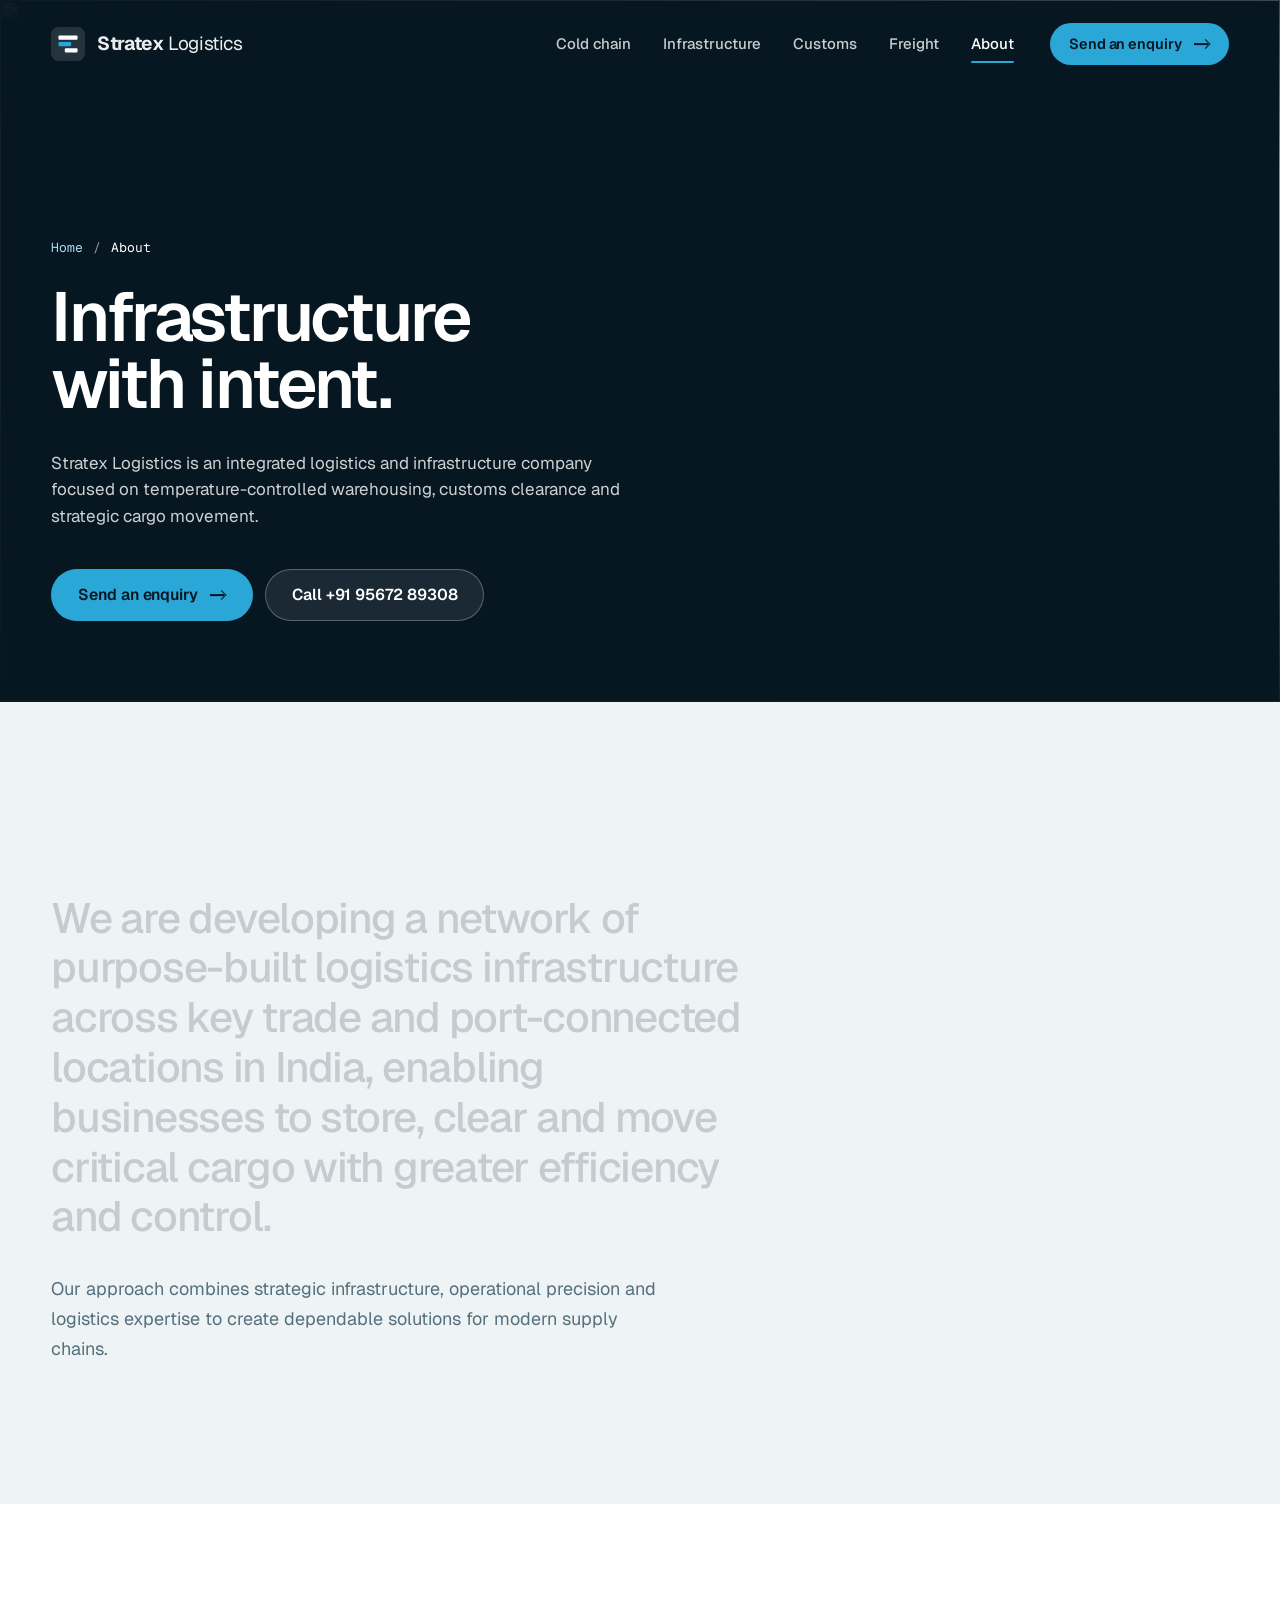
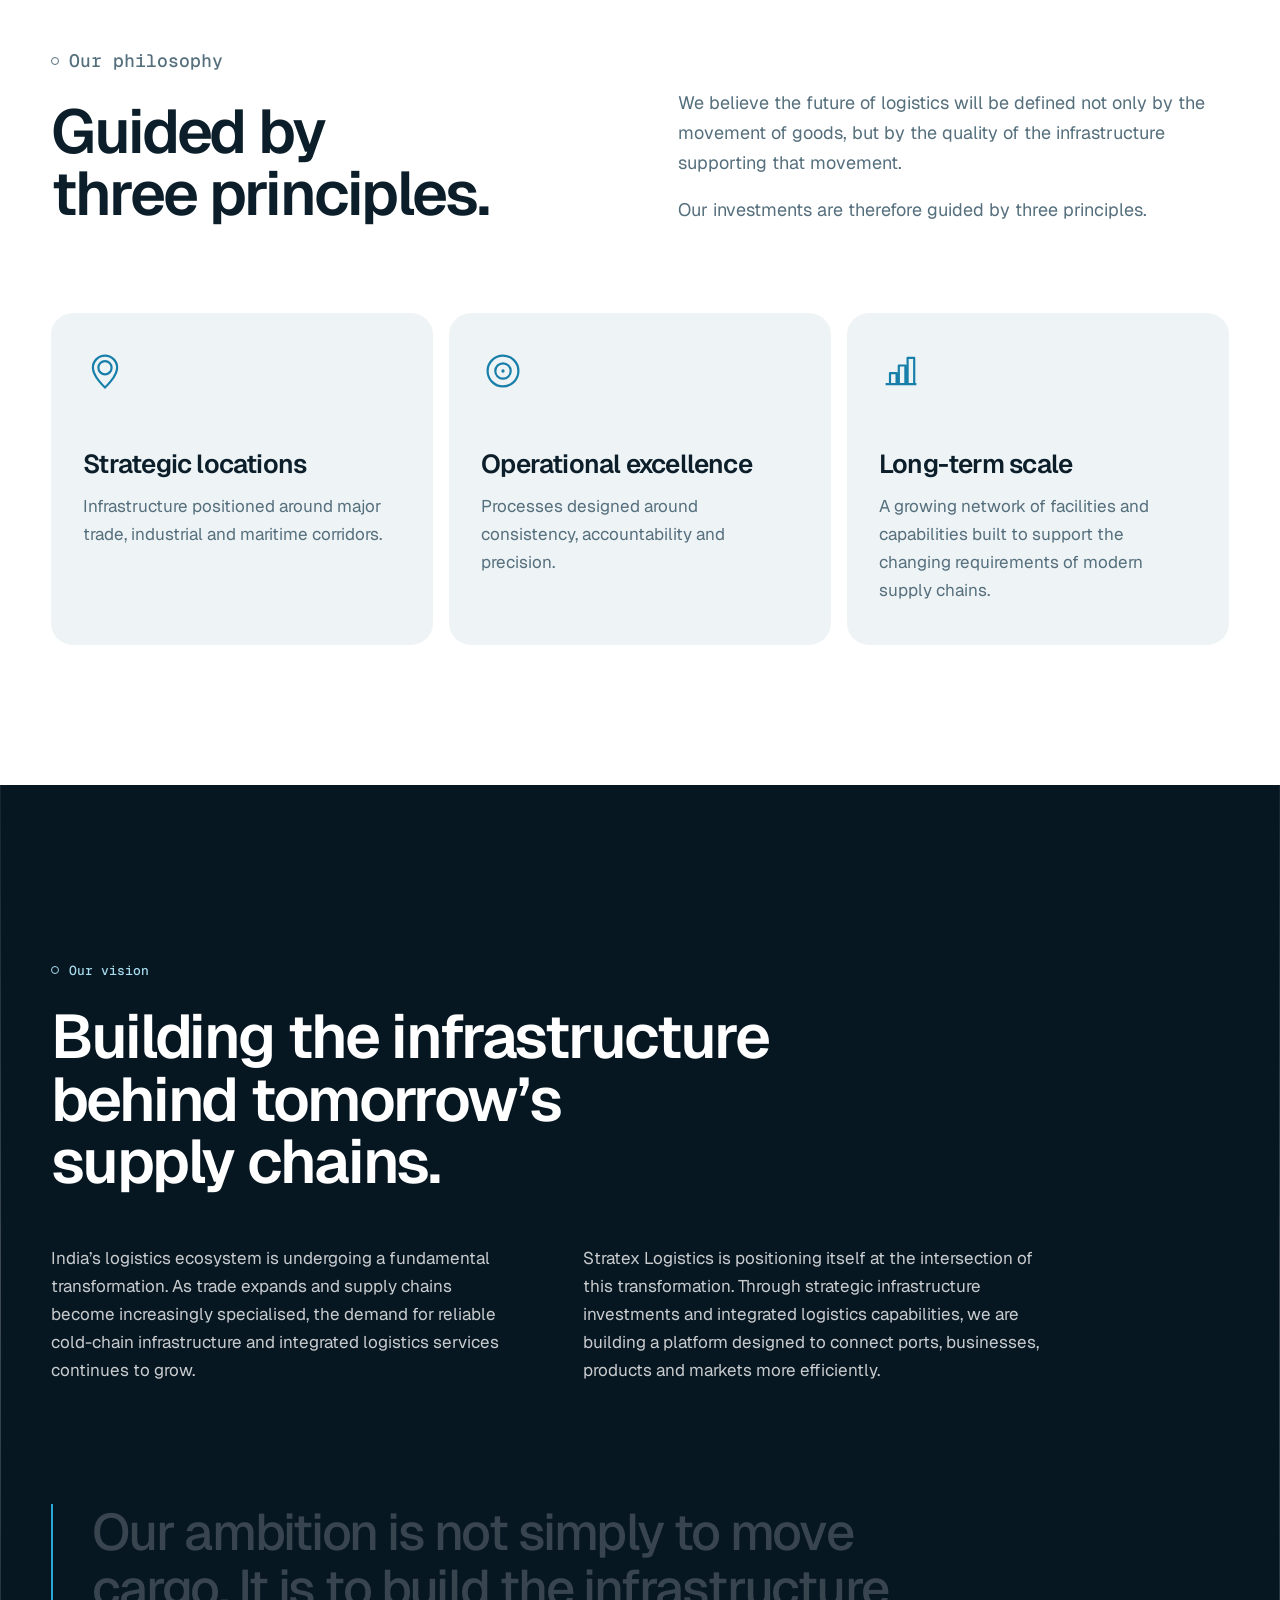
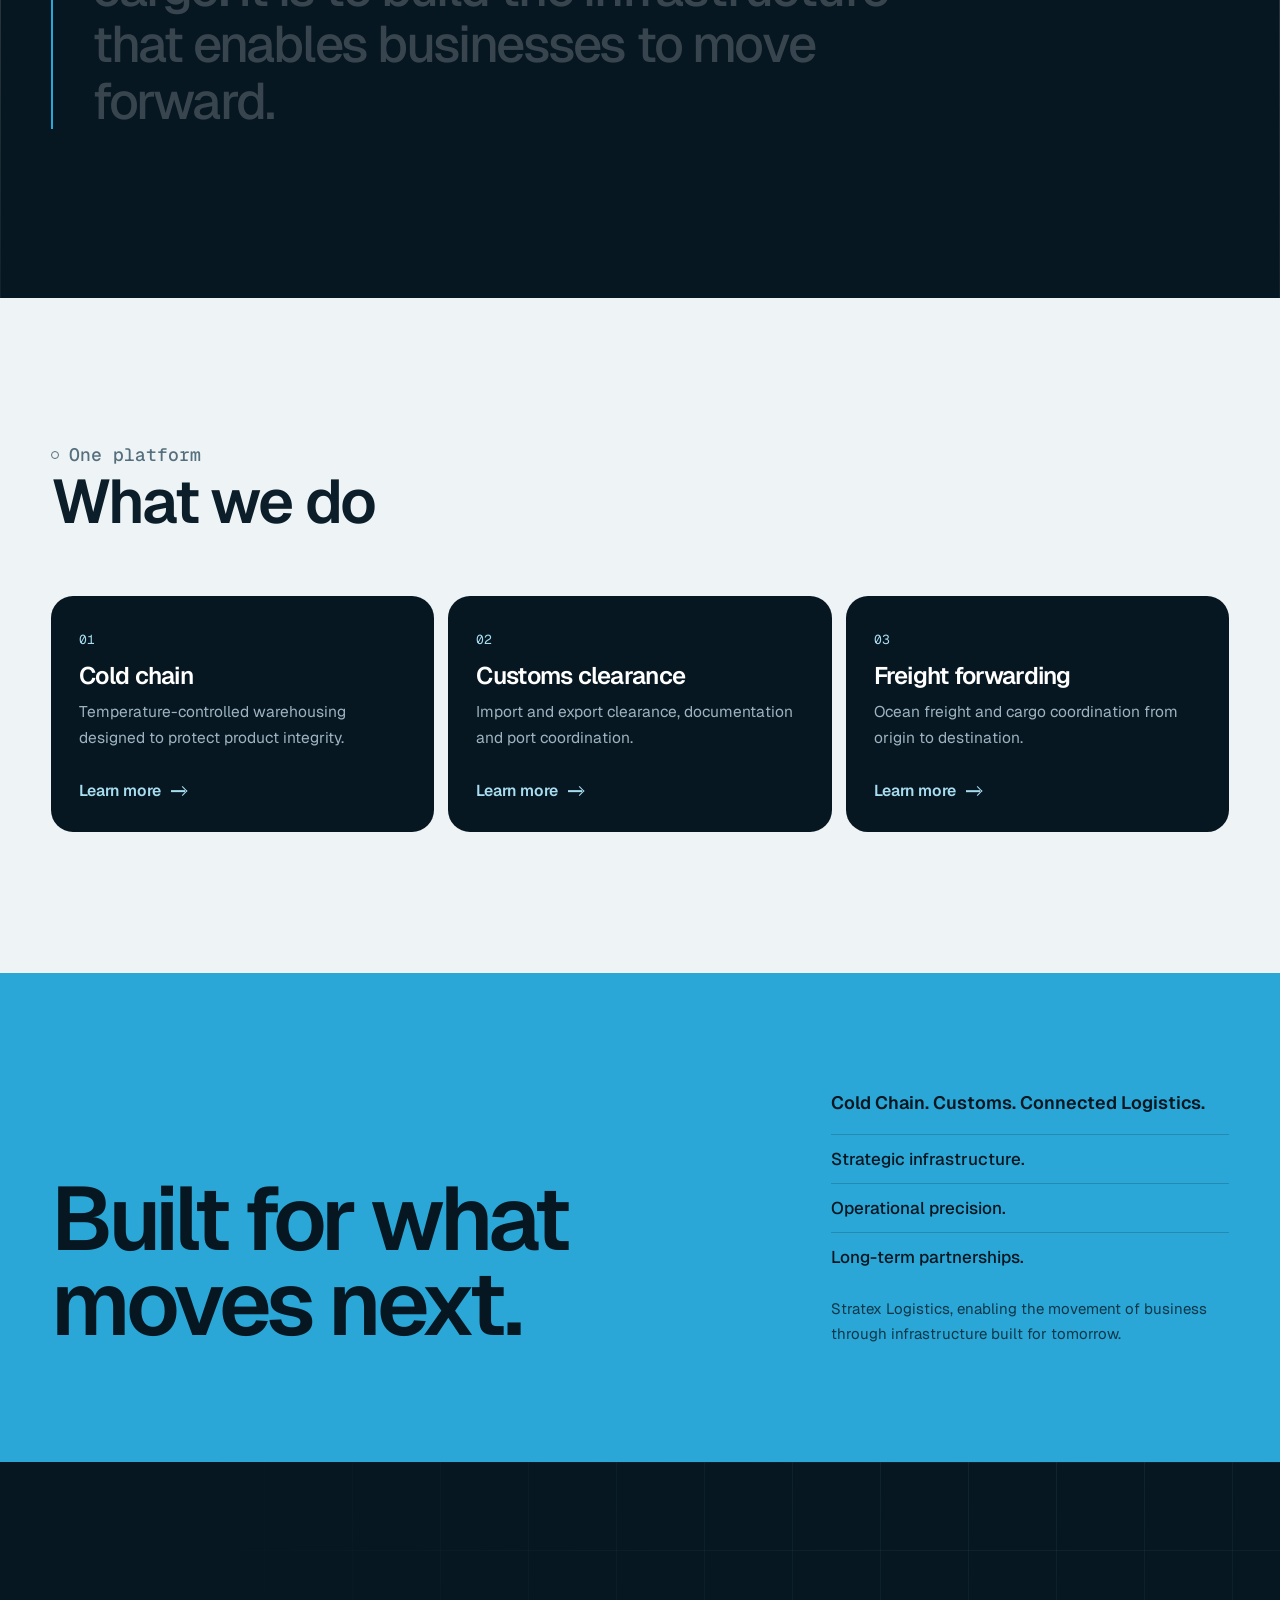
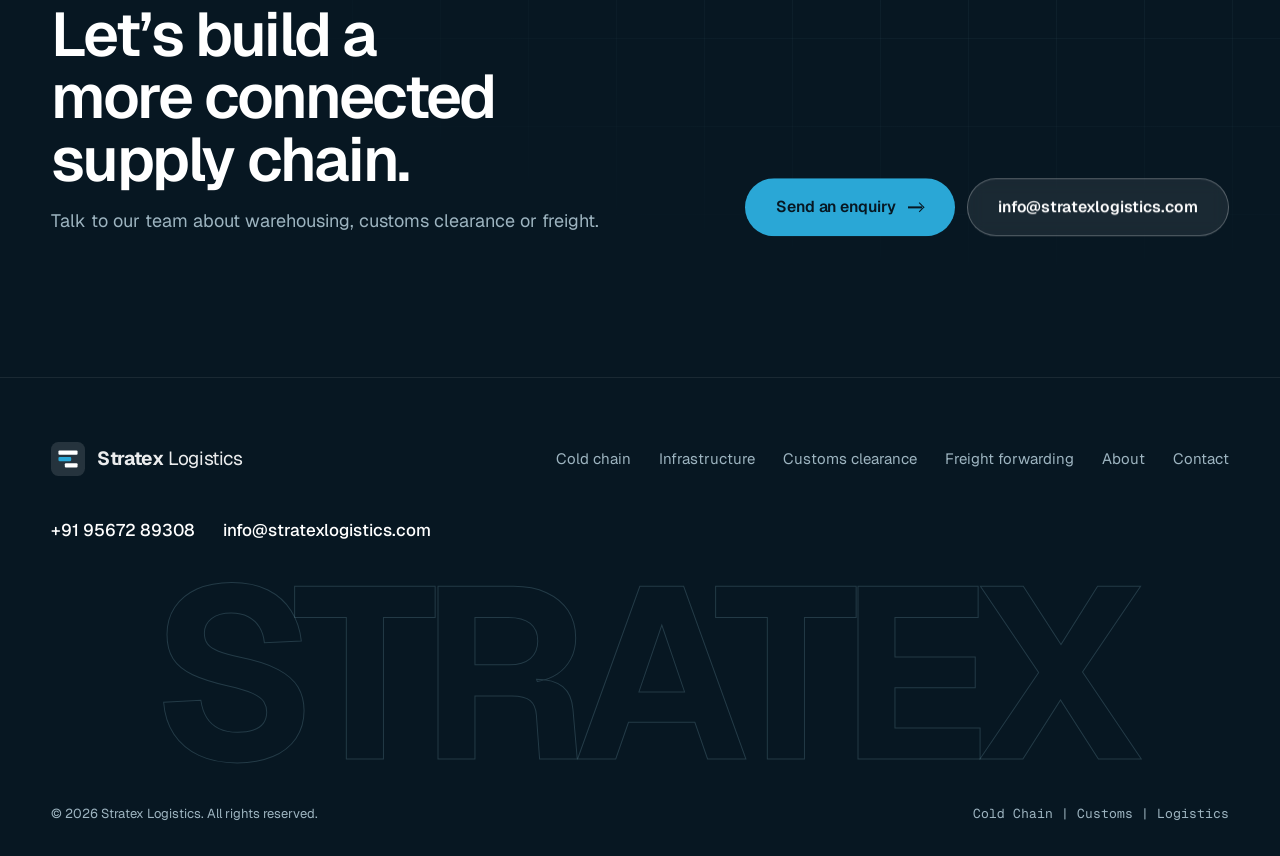
==== about/index.html @ 83b417a7 "Split site into dedicated pages for SEO - New pages: cold chain, infrastructure, customs clearance, " ====
<!doctype html>
<html lang="en">
<head>
  <meta charset="utf-8">
  <meta name="viewport" content="width=device-width, initial-scale=1, viewport-fit=cover">
  <title>About Stratex Logistics | Infrastructure With Intent</title>
  <meta name="description" content="Stratex Logistics is an integrated logistics and infrastructure company building cold chain, customs and freight capabilities across India’s trade and port corridors.">
  <link rel="canonical" href="https://stratexlogistics.com/about/">
  <meta name="theme-color" content="#071722">

  <meta property="og:type" content="website">
  <meta property="og:site_name" content="Stratex Logistics">
  <meta property="og:title" content="About Stratex Logistics | Infrastructure With Intent">
  <meta property="og:description" content="Stratex Logistics is an integrated logistics and infrastructure company building cold chain, customs and freight capabilities across India’s trade and port corridors.">
  <meta property="og:url" content="https://stratexlogistics.com/about/">
  <meta property="og:image" content="https://images.unsplash.com/photo-1749244768351-2726dc23d26c?auto=format&fit=crop&q=72&w=1200&h=630">
  <meta name="twitter:card" content="summary_large_image">

  <link rel="icon" href="/favicon.svg" type="image/svg+xml">
  <link rel="preconnect" href="https://fonts.googleapis.com">
  <link rel="preconnect" href="https://fonts.gstatic.com" crossorigin>
  <link rel="preconnect" href="https://images.unsplash.com">
  <link href="https://fonts.googleapis.com/css2?family=Geist:wght@300..700&family=Geist+Mono:wght@400;500&display=swap" rel="stylesheet">
  <link rel="stylesheet" href="/styles.css">

  <script>
    document.documentElement.classList.add('js');
    if (!window.matchMedia('(prefers-reduced-motion: reduce)').matches) document.documentElement.classList.add('motion');
  </script>

  <script type="application/ld+json">
{
  "@context": "https://schema.org",
  "@graph": [
    {
      "@type": "Organization",
      "@id": "https://stratexlogistics.com/#org",
      "name": "Stratex Logistics",
      "url": "https://stratexlogistics.com/",
      "logo": "https://stratexlogistics.com/favicon.svg",
      "email": "info@stratexlogistics.com",
      "telephone": "+919567289308",
      "contactPoint": {
        "@type": "ContactPoint",
        "contactType": "customer service",
        "telephone": "+919567289308",
        "email": "info@stratexlogistics.com",
        "areaServed": "IN",
        "availableLanguage": [
          "English"
        ]
      }
    },
    {
      "@type": "BreadcrumbList",
      "itemListElement": [
        {
          "@type": "ListItem",
          "position": 1,
          "name": "Home",
          "item": "https://stratexlogistics.com/"
        },
        {
          "@type": "ListItem",
          "position": 2,
          "name": "About",
          "item": "https://stratexlogistics.com/about/"
        }
      ]
    },
    {
      "@type": "AboutPage",
      "url": "https://stratexlogistics.com/about/",
      "name": "About Stratex Logistics",
      "about": {
        "@id": "https://stratexlogistics.com/#org"
      }
    }
  ]
}
  </script>
</head>
<body>
  <a class="skip" href="#main">Skip to content</a>

  <!-- ============ HEADER ============ -->
  <header class="header" id="header">
    <div class="wrap header-inner">
      <a class="brand" href="/" aria-label="Stratex Logistics home">
        <svg class="brand-mark" viewBox="0 0 32 32" aria-hidden="true"><rect width="32" height="32" rx="7" fill="currentColor" opacity=".12"/><rect x="7" y="8" width="18" height="4" rx="1" fill="currentColor"/><rect x="7" y="14" width="12" height="4" rx="1" fill="#2AA7D6"/><rect x="13" y="20" width="12" height="4" rx="1" fill="currentColor"/></svg>
        <span class="brand-text"><strong>Stratex</strong> Logistics</span>
      </a>

      <nav class="nav" id="nav" aria-label="Main">
        <ul class="nav-list">
          <li><a href="/cold-chain/">Cold chain</a></li>
          <li><a href="/infrastructure/">Infrastructure</a></li>
          <li><a href="/customs-clearance/">Customs</a></li>
          <li><a href="/freight-forwarding/">Freight</a></li>
          <li><a href="/about/" aria-current="page">About</a></li>
        </ul>
        <span class="nav-indicator" aria-hidden="true"></span>
        <a class="btn btn-accent btn-sm nav-cta" href="/contact/">Send an enquiry <span class="arrow" aria-hidden="true"></span></a>
      </nav>

      <button class="menu-btn" id="menu-btn" aria-expanded="false" aria-controls="nav">
        <span class="menu-lines" aria-hidden="true"></span><span class="sr-only">Menu</span>
      </button>
    </div>
  </header>

  <main id="main">

    <section class="hero page-hero" id="top" aria-labelledby="page-title">
      <div class="hero-media" aria-hidden="true">
        <img src="https://images.unsplash.com/photo-1749244768351-2726dc23d26c?auto=format&fit=crop&q=72&w=1600" srcset="https://images.unsplash.com/photo-1749244768351-2726dc23d26c?auto=format&fit=crop&q=72&w=640 640w, https://images.unsplash.com/photo-1749244768351-2726dc23d26c?auto=format&fit=crop&q=72&w=1024 1024w, https://images.unsplash.com/photo-1749244768351-2726dc23d26c?auto=format&fit=crop&q=72&w=1600 1600w, https://images.unsplash.com/photo-1749244768351-2726dc23d26c?auto=format&fit=crop&q=72&w=2400 2400w" sizes="100vw" alt="" loading="eager" fetchpriority="high" decoding="async">
      </div>
      <div class="hero-shade" aria-hidden="true"></div>
      <div class="wrap hero-inner">
        <div class="hero-copy">
          <nav class="crumbs" aria-label="Breadcrumb" data-hero="eyebrow">
            <ol><li><a href="/">Home</a></li><li aria-current="page">About</li></ol>
          </nav>
          <h1 id="page-title" class="hero-title page-title" data-split>Infrastructure with intent.</h1>
          <p class="hero-lede" data-hero="lede">Stratex Logistics is an integrated logistics and infrastructure company focused on temperature-controlled warehousing, customs clearance and strategic cargo movement.</p>
          <div class="hero-actions" data-hero="cta">
            <a class="btn btn-accent" href="/contact/">Send an enquiry <span class="arrow" aria-hidden="true"></span></a>
            <a class="btn btn-glass" href="tel:+919567289308">Call +91 95672 89308</a>
          </div>
        </div>
      </div>
    </section>

    <section class="intro" aria-label="Who we are">
      <div class="wrap intro-grid">
        <div class="intro-text">
          <p class="tag" data-reveal>Who we are</p>
          <p class="scrub" data-scrub>We are developing a network of purpose-built logistics infrastructure across key trade and port-connected locations in India, enabling businesses to store, clear and move critical cargo with greater efficiency and control.</p>
          <p class="intro-sub" data-reveal>Our approach combines strategic infrastructure, operational precision and logistics expertise to create dependable solutions for modern supply chains.</p>
        </div>
        <figure class="intro-figure img-frame" data-reveal-img>
          <img src="https://images.unsplash.com/photo-1741655262435-4890ab9918fa?auto=format&fit=crop&q=72&w=1600" srcset="https://images.unsplash.com/photo-1741655262435-4890ab9918fa?auto=format&fit=crop&q=72&w=640 640w, https://images.unsplash.com/photo-1741655262435-4890ab9918fa?auto=format&fit=crop&q=72&w=1024 1024w, https://images.unsplash.com/photo-1741655262435-4890ab9918fa?auto=format&fit=crop&q=72&w=1600 1600w, https://images.unsplash.com/photo-1741655262435-4890ab9918fa?auto=format&fit=crop&q=72&w=2400 2400w" sizes="(max-width: 960px) 100vw, 34vw" alt="Pallets of goods stored in a warehouse" loading="lazy" decoding="async">
          <figcaption class="img-label mono"><span class="blink" aria-hidden="true"></span>Cold chain</figcaption>
        </figure>
      </div>
    </section>

    <section class="philosophy" aria-labelledby="philosophy-title">
      <div class="wrap">
        <div class="philosophy-head">
          <div>
            <p class="tag" data-reveal>Our philosophy</p>
            <h2 id="philosophy-title" data-reveal>Guided by three principles.</h2>
          </div>
          <div>
            <p data-reveal>We believe the future of logistics will be defined not only by the movement of goods, but by the quality of the infrastructure supporting that movement.</p>
            <p data-reveal>Our investments are therefore guided by three principles.</p>
          </div>
        </div>
        <div class="principles" data-stagger>
          <article class="principle">
            <svg class="p-icon" viewBox="0 0 40 40" aria-hidden="true"><circle cx="20" cy="17" r="6" fill="none" stroke="currentColor" stroke-width="2"/><path d="M20 35s-11-10-11-18a11 11 0 0 1 22 0c0 8-11 18-11 18z" fill="none" stroke="currentColor" stroke-width="2"/></svg>
            <h3>Strategic locations</h3>
            <p>Infrastructure positioned around major trade, industrial and maritime corridors.</p>
          </article>
          <article class="principle">
            <svg class="p-icon" viewBox="0 0 40 40" aria-hidden="true"><circle cx="20" cy="20" r="14" fill="none" stroke="currentColor" stroke-width="2"/><circle cx="20" cy="20" r="7" fill="none" stroke="currentColor" stroke-width="2"/><circle cx="20" cy="20" r="1.5" fill="currentColor"/></svg>
            <h3>Operational excellence</h3>
            <p>Processes designed around consistency, accountability and precision.</p>
          </article>
          <article class="principle">
            <svg class="p-icon" viewBox="0 0 40 40" aria-hidden="true"><path d="M6 32h28M10 32V22h6v10M18 32V15h6v17M26 32V8h6v24" fill="none" stroke="currentColor" stroke-width="2" stroke-linejoin="round"/></svg>
            <h3>Long-term scale</h3>
            <p>A growing network of facilities and capabilities built to support the changing requirements of modern supply chains.</p>
          </article>
        </div>
      </div>
    </section>

    <section class="vision" id="vision" aria-labelledby="vision-title">
      <div class="vision-media" data-parallax-bg aria-hidden="true">
        <img src="https://images.unsplash.com/photo-1759216373394-91146ca977c7?auto=format&fit=crop&q=72&w=1600" srcset="https://images.unsplash.com/photo-1759216373394-91146ca977c7?auto=format&fit=crop&q=72&w=640 640w, https://images.unsplash.com/photo-1759216373394-91146ca977c7?auto=format&fit=crop&q=72&w=1024 1024w, https://images.unsplash.com/photo-1759216373394-91146ca977c7?auto=format&fit=crop&q=72&w=1600 1600w, https://images.unsplash.com/photo-1759216373394-91146ca977c7?auto=format&fit=crop&q=72&w=2400 2400w" sizes="100vw" alt="" loading="lazy" decoding="async">
      </div>
      <div class="vision-shade" aria-hidden="true"></div>
      <div class="wrap vision-inner">
        <p class="tag tag-light" data-reveal>Our vision</p>
        <h2 id="vision-title" data-reveal>Building the infrastructure behind tomorrow’s supply chains.</h2>
        <div class="vision-cols">
          <p data-reveal>India’s logistics ecosystem is undergoing a fundamental transformation. As trade expands and supply chains become increasingly specialised, the demand for reliable cold-chain infrastructure and integrated logistics services continues to grow.</p>
          <p data-reveal>Stratex Logistics is positioning itself at the intersection of this transformation. Through strategic infrastructure investments and integrated logistics capabilities, we are building a platform designed to connect ports, businesses, products and markets more efficiently.</p>
        </div>
        <blockquote class="vision-quote">
          <p data-split-scroll>Our ambition is not simply to move cargo. It is to build the infrastructure that enables businesses to move forward.</p>
        </blockquote>
      </div>
    </section>

    <section class="section" aria-labelledby="related-title">
      <div class="wrap">
        <div class="section-head">
          <p class="tag" data-reveal>One platform</p>
          <h2 id="related-title" data-reveal>What we do</h2>
        </div>
        <div class="related" data-stagger>
          <a class="related-card" href="/cold-chain/">
            <div><span class="mono">01</span><h3>Cold chain</h3><p>Temperature-controlled warehousing designed to protect product integrity.</p></div>
            <span class="link-more link-more-light">Learn more <span class="arrow" aria-hidden="true"></span></span>
          </a>
          <a class="related-card" href="/customs-clearance/">
            <div><span class="mono">02</span><h3>Customs clearance</h3><p>Import and export clearance, documentation and port coordination.</p></div>
            <span class="link-more link-more-light">Learn more <span class="arrow" aria-hidden="true"></span></span>
          </a>
          <a class="related-card" href="/freight-forwarding/">
            <div><span class="mono">03</span><h3>Freight forwarding</h3><p>Ocean freight and cargo coordination from origin to destination.</p></div>
            <span class="link-more link-more-light">Learn more <span class="arrow" aria-hidden="true"></span></span>
          </a>
        </div>
      </div>
    </section>

    <section class="brandband" aria-labelledby="brand-title">
      <div class="wrap brandband-inner">
        <h2 id="brand-title" class="brand-line" data-reveal>Built for what moves next.</h2>
        <div class="brand-meta" data-stagger>
          <p class="brand-sub">Cold Chain. Customs. Connected Logistics.</p>
          <ul class="brand-values">
            <li>Strategic infrastructure.</li>
            <li>Operational precision.</li>
            <li>Long-term partnerships.</li>
          </ul>
          <p class="brand-closing">Stratex Logistics, enabling the movement of business through infrastructure built for tomorrow.</p>
        </div>
      </div>
    </section>

    <section class="section section-dark home-cta" aria-labelledby="about-cta-title">
      <div class="wrap cta-inner">
        <div>
          <h2 id="about-cta-title" data-reveal>Let’s build a more connected supply chain.</h2>
          <p data-reveal style="color: var(--mist)">Talk to our team about warehousing, customs clearance or freight.</p>
        </div>
        <div class="cta-actions" data-reveal>
          <a class="btn btn-accent btn-lg" href="/contact/">Send an enquiry <span class="arrow" aria-hidden="true"></span></a>
          <a class="btn btn-glass btn-lg" href="mailto:info@stratexlogistics.com">info@stratexlogistics.com</a>
        </div>
      </div>
    </section>
  </main>

  <!-- ============ FOOTER ============ -->
  <footer class="footer">
    <div class="wrap">
      <div class="footer-top">
        <a class="brand brand-footer" href="/" aria-label="Stratex Logistics home">
          <svg class="brand-mark" viewBox="0 0 32 32" aria-hidden="true"><rect width="32" height="32" rx="7" fill="currentColor" opacity=".12"/><rect x="7" y="8" width="18" height="4" rx="1" fill="currentColor"/><rect x="7" y="14" width="12" height="4" rx="1" fill="#2AA7D6"/><rect x="13" y="20" width="12" height="4" rx="1" fill="currentColor"/></svg>
          <span class="brand-text"><strong>Stratex</strong> Logistics</span>
        </a>
        <nav class="footer-nav" aria-label="Footer">
          <a href="/cold-chain/">Cold chain</a>
          <a href="/infrastructure/">Infrastructure</a>
          <a href="/customs-clearance/">Customs clearance</a>
          <a href="/freight-forwarding/">Freight forwarding</a>
          <a href="/about/">About</a>
          <a href="/contact/">Contact</a>
        </nav>
      </div>
      <div class="footer-contact">
        <a href="tel:+919567289308">+91 95672 89308</a>
        <a href="mailto:info@stratexlogistics.com">info@stratexlogistics.com</a>
        <div class="footer-social">
          <!-- SOCIAL PROFILES: replace href="#" with each profile URL. Icons whose href is still "#" stay hidden. -->
          <a href="#" data-social aria-label="Stratex Logistics on LinkedIn"><svg viewBox="0 0 24 24" aria-hidden="true"><path d="M6.94 8.5H3.56V20h3.38V8.5ZM5.25 3A1.97 1.97 0 1 0 5.25 7a1.97 1.97 0 0 0 0-3.94ZM20.44 13.4c0-3.07-1.64-4.5-3.83-4.5a3.3 3.3 0 0 0-3 1.65V8.5h-3.37V20h3.37v-5.7c0-1.5.29-2.96 2.15-2.96 1.83 0 1.86 1.72 1.86 3.06V20h3.38l-.56-6.6Z"/></svg></a>
          <a href="#" data-social aria-label="Stratex Logistics on Instagram"><svg viewBox="0 0 24 24" aria-hidden="true"><path d="M12 7.3a4.7 4.7 0 1 0 0 9.4 4.7 4.7 0 0 0 0-9.4Zm0 7.76a3.06 3.06 0 1 1 0-6.12 3.06 3.06 0 0 1 0 6.12Zm5.98-7.95a1.1 1.1 0 1 1-2.2 0 1.1 1.1 0 0 1 2.2 0ZM21.1 8.2c-.07-1.5-.41-2.83-1.5-3.92-1.09-1.08-2.41-1.42-3.91-1.5-1.55-.09-6.2-.09-7.74 0-1.5.07-2.82.41-3.91 1.5S2.62 6.7 2.54 8.2c-.09 1.55-.09 6.2 0 7.74.07 1.5.41 2.82 1.5 3.91s2.41 1.43 3.91 1.5c1.55.09 6.2.09 7.74 0 1.5-.07 2.83-.41 3.91-1.5 1.09-1.09 1.43-2.41 1.5-3.91.09-1.55.09-6.19 0-7.74Zm-2 9.4a3.16 3.16 0 0 1-1.78 1.78c-1.23.49-4.16.38-5.52.38s-4.3.11-5.52-.38a3.16 3.16 0 0 1-1.78-1.78c-.49-1.23-.38-4.16-.38-5.52s-.11-4.3.38-5.52A3.16 3.16 0 0 1 6.28 4.78c1.23-.49 4.16-.38 5.52-.38s4.3-.11 5.52.38a3.16 3.16 0 0 1 1.78 1.78c.49 1.23.38 4.16.38 5.52s.11 4.3-.38 5.52Z"/></svg></a>
          <a href="#" data-social aria-label="Stratex Logistics on Facebook"><svg viewBox="0 0 24 24" aria-hidden="true"><path d="M14 13.5h2.5l1-4H14v-2c0-1.03 0-2 2-2h1.5V2.14A28 28 0 0 0 14.64 2C11.93 2 10 3.66 10 6.7v2.8H7v4h3V22h4v-8.5Z"/></svg></a>
          <a href="#" data-social aria-label="Stratex Logistics on X"><svg viewBox="0 0 24 24" aria-hidden="true"><path d="M17.69 3h3.07l-6.71 7.67L22 21h-6.18l-4.84-6.33L5.44 21H2.37l7.18-8.2L2 3h6.34l4.37 5.78L17.69 3Zm-1.08 16.18h1.7L7.33 4.73H5.5l11.11 14.45Z"/></svg></a>
        </div>
      </div>
      <p class="footer-word" aria-hidden="true">STRATEX</p>
      <div class="footer-bottom">
        <p>&copy; <span id="year">2026</span> Stratex Logistics. All rights reserved.</p>
        <p class="mono">Cold Chain | Customs | Logistics</p>
      </div>
    </div>
  </footer>

  <script src="/js/motion.min.js" defer></script>
  <script src="/script.js" defer></script>
</body>
</html>
---- styles.css ----
/* =========================================================
   Stratex Logistics — v2
   ========================================================= */
:root {
  --night: #071722;
  --deep: #0A1F2D;
  --harbour: #0F2A3A;
  --harbour-2: #16384C;
  --line-dark: rgba(159, 216, 236, 0.14);
  --ice: #EEF3F5;
  --ice-2: #DCE6EA;
  --white: #FFFFFF;
  --ink: #0B1E2A;
  --slate: #556F7D;
  --mist: #9DB4C0;
  --reefer: #2AA7D6;
  --reefer-deep: #177FA9;
  --frost: #A8DDF0;
  --amber: #E5A43A;
  --danger: #D1453B;

  --sans: "Geist", "Inter", "Segoe UI", system-ui, -apple-system, sans-serif;
  --mono: "Geist Mono", ui-monospace, "SFMono-Regular", Menlo, monospace;

  --ease: cubic-bezier(0.22, 1, 0.36, 1);
  --wrap: 1320px;
  --gutter: clamp(20px, 4vw, 56px);
  --section: clamp(88px, 11vw, 160px);
  --r-sm: 6px;
  --r: 14px;
  --r-lg: 22px;
}

*, *::before, *::after { box-sizing: border-box; }
html { -webkit-text-size-adjust: 100%; scroll-padding-top: 80px; }
body {
  margin: 0;
  font-family: var(--sans);
  font-size: 1.0625rem;
  line-height: 1.65;
  color: var(--ink);
  background: var(--ice);
  -webkit-font-smoothing: antialiased;
  text-rendering: optimizeLegibility;
}
img, svg { display: block; max-width: 100%; }
a { color: inherit; }
p { margin: 0 0 1em; }
h1, h2, h3, h4 { margin: 0; }
ul, ol { margin: 0; padding: 0; list-style: none; }
button { font: inherit; color: inherit; }
::selection { background: var(--reefer); color: var(--white); }
:focus-visible { outline: 2px solid var(--reefer); outline-offset: 3px; border-radius: 4px; }

.sr-only { position: absolute; width: 1px; height: 1px; overflow: hidden; clip: rect(0 0 0 0); white-space: nowrap; }
.skip { position: absolute; left: 16px; top: -60px; z-index: 200; background: var(--white); color: var(--ink); padding: 10px 16px; border-radius: var(--r-sm); font-weight: 600; }
.skip:focus { top: 16px; }
.mono { font-family: var(--mono); font-feature-settings: "tnum"; }
.wrap { width: 100%; max-width: var(--wrap); margin: 0 auto; padding: 0 var(--gutter); }

/* ---------- Type ---------- */
h1, h2 { font-weight: 600; letter-spacing: -0.035em; line-height: 1.02; text-wrap: balance; }
h2 { font-size: clamp(2.25rem, 4.8vw, 4.25rem); }
h3 { font-weight: 600; letter-spacing: -0.015em; line-height: 1.2; }
.statement { font-size: clamp(1.25rem, 1.8vw, 1.5rem); line-height: 1.45; font-weight: 500; letter-spacing: -0.01em; color: var(--ink); }

.tag {
  display: inline-flex; align-items: center; gap: 10px;
  font-family: var(--mono); font-size: 0.8125rem; font-weight: 500;
  color: var(--reefer-deep); margin-bottom: 1.5rem;
}
.tag::before { content: ""; width: 8px; height: 8px; border: 1.5px solid currentColor; border-radius: 50%; }
.tag-light { color: var(--frost); }
.list-head { font-family: var(--mono); font-size: 0.8125rem; font-weight: 500; color: var(--slate); margin: 2.5rem 0 0.75rem; }

/* ---------- Buttons ---------- */
.btn {
  --bg: var(--ink); --fg: var(--white);
  position: relative; display: inline-flex; align-items: center; gap: 12px;
  min-height: 52px; padding: 0 26px;
  font: 600 0.9844rem/1 var(--sans); letter-spacing: -0.005em;
  color: var(--fg); background: var(--bg);
  border: 1px solid transparent; border-radius: 999px;
  text-decoration: none; cursor: pointer; white-space: nowrap;
  transition: transform .35s var(--ease), background-color .35s var(--ease), color .35s var(--ease), border-color .35s var(--ease), box-shadow .35s var(--ease);
}
.btn:hover { transform: translateY(-2px); }
.btn:active { transform: translateY(0); }
.btn-accent { --bg: var(--reefer); --fg: var(--night); }
.btn-accent:hover { --bg: #4DBBE3; box-shadow: 0 10px 30px -10px rgba(42, 167, 214, .7); }
.btn-glass { --bg: rgba(255,255,255,.08); --fg: var(--white); border-color: rgba(255,255,255,.28); backdrop-filter: blur(8px); -webkit-backdrop-filter: blur(8px); }
.btn-glass:hover { --bg: rgba(255,255,255,.16); border-color: rgba(255,255,255,.5); }
.btn-sm { min-height: 42px; padding: 0 18px; font-size: 0.9063rem; }
.btn-lg { min-height: 58px; padding: 0 30px; }
.btn[disabled] { opacity: .6; cursor: progress; transform: none; }

.arrow { position: relative; width: 16px; height: 16px; flex: none; transition: transform .35s var(--ease); }
.arrow::before { content: ""; position: absolute; left: 0; right: 2px; top: 50%; height: 1.75px; background: currentColor; transform: translateY(-50%); }
.arrow::after { content: ""; position: absolute; right: 1px; top: 50%; width: 7px; height: 7px; border-top: 1.75px solid currentColor; border-right: 1.75px solid currentColor; transform: translateY(-50%) rotate(45deg); }
a:hover .arrow, button:hover .arrow { transform: translateX(4px); }

/* ---------- Header ---------- */
.header {
  position: fixed; inset: 0 0 auto; z-index: 100;
  color: var(--white);
  padding-top: env(safe-area-inset-top);
}
/* Background + blur sit on a pseudo-element: backdrop-filter on .header itself would
   make it the containing block for the fixed mobile menu and squash the menu into the bar */
.header::before {
  content: ""; position: absolute; inset: 0; z-index: -2; pointer-events: none;
  border-bottom: 1px solid transparent;
  transition: background-color .5s var(--ease), border-color .5s var(--ease);
}
.header.scrolled::before {
  background: rgba(7, 23, 34, .72);
  backdrop-filter: saturate(1.5) blur(16px); -webkit-backdrop-filter: saturate(1.5) blur(16px);
  border-bottom-color: rgba(255,255,255,.08);
}
.header-inner { height: 88px; display: flex; align-items: center; justify-content: space-between; gap: 24px; transition: height .5s var(--ease); }
.header.scrolled .header-inner { height: 68px; }
.brand { position: relative; z-index: 1; display: inline-flex; align-items: center; gap: 12px; text-decoration: none; color: inherit; }
.brand-mark { width: 34px; height: 34px; }
.brand-text { font-size: 1.1875rem; letter-spacing: -0.02em; font-weight: 400; opacity: .92; }
.brand-text strong { font-weight: 700; opacity: 1; }

.nav { display: flex; align-items: center; gap: 36px; position: relative; }
.nav-list { display: flex; gap: 32px; }
.nav-list a { position: relative; display: block; padding: 8px 0; font-size: 0.9375rem; font-weight: 500; text-decoration: none; opacity: .78; transition: opacity .3s var(--ease); }
.nav-list a:hover, .nav-list a[aria-current="page"] { opacity: 1; }
.nav-indicator {
  position: absolute; left: 0; bottom: 2px; height: 2px; width: 0; border-radius: 2px;
  background: var(--reefer); opacity: 0; pointer-events: none;
  transition: transform .5s var(--ease), width .5s var(--ease), opacity .3s var(--ease);
}
.menu-btn { z-index: 1; flex: none; display: none; width: 46px; height: 46px; border: 1px solid rgba(255,255,255,.25); border-radius: 50%; background: rgba(255,255,255,.06); cursor: pointer; position: relative; }
.menu-lines, .menu-lines::before, .menu-lines::after { position: absolute; left: 50%; width: 18px; height: 1.75px; margin-left: -9px; background: currentColor; content: ""; transition: transform .4s var(--ease), opacity .3s; }
.menu-lines { top: 50%; }
.menu-lines::before { left: 0; margin-left: 0; top: -6px; }
.menu-lines::after { left: 0; margin-left: 0; top: 6px; }
.menu-btn[aria-expanded="true"] .menu-lines { background: transparent; }
.menu-btn[aria-expanded="true"] .menu-lines::before { transform: translateY(6px) rotate(45deg); }
.menu-btn[aria-expanded="true"] .menu-lines::after { transform: translateY(-6px) rotate(-45deg); }

/* ---------- Hero ---------- */
.hero {
  position: relative; min-height: 100vh; min-height: 100svh;
  display: flex; flex-direction: column; justify-content: flex-end;
  color: var(--white); background: var(--night); overflow: hidden; isolation: isolate;
}
.hero-media { position: absolute; inset: 0; z-index: -3; }
.hero-media img { width: 100%; height: 100%; object-fit: cover; object-position: 50% 45%; filter: saturate(.85) contrast(1.05); }
.hero-shade {
  position: absolute; inset: 0; z-index: -2;
  background:
    linear-gradient(90deg, rgba(7,23,34,.92) 0%, rgba(7,23,34,.72) 38%, rgba(7,23,34,.15) 70%, rgba(7,23,34,.35) 100%),
    linear-gradient(0deg, rgba(7,23,34,.95) 0%, rgba(7,23,34,0) 45%),
    linear-gradient(180deg, rgba(7,23,34,.6) 0%, rgba(7,23,34,0) 22%);
}
.hero-route { position: absolute; inset: 0; width: 100%; height: 100%; z-index: -1; pointer-events: none; }
.hero-route-path { fill: none; stroke: var(--reefer); stroke-width: 1.5; stroke-dasharray: 1; opacity: .55; vector-effect: non-scaling-stroke; }
.hero-route-dot { fill: var(--frost); opacity: 0; }

.hero-inner { display: grid; grid-template-columns: minmax(0, 1.35fr) minmax(300px, .65fr); gap: 48px; align-items: end; padding-top: 140px; padding-bottom: clamp(56px, 9vh, 104px); }
.hero-eyebrow { display: flex; flex-wrap: wrap; gap: 8px; margin-bottom: 28px; }
.hero-eyebrow span {
  font-family: var(--mono); font-size: 0.8125rem; letter-spacing: .02em;
  padding: 6px 12px; border: 1px solid rgba(255,255,255,.22); border-radius: 999px;
  background: rgba(255,255,255,.05); backdrop-filter: blur(6px); -webkit-backdrop-filter: blur(6px);
}
.hero-title { font-size: clamp(3rem, 7.4vw, 7rem); font-weight: 600; letter-spacing: -0.045em; line-height: .98; max-width: 12ch; margin-bottom: 32px; }
.hero-title .w { display: inline-block; overflow: hidden; vertical-align: top; padding-bottom: .08em; margin-bottom: -.08em; }
.hero-title .w > span { display: inline-block; will-change: transform; }
.hero-lede { font-size: clamp(1.0625rem, 1.3vw, 1.25rem); line-height: 1.55; color: rgba(255,255,255,.8); max-width: 52ch; margin-bottom: 40px; }
.hero-actions { display: flex; flex-wrap: wrap; gap: 12px; }

.manifest {
  border: 1px solid rgba(255,255,255,.14); border-radius: var(--r-lg);
  background: rgba(7, 23, 34, .45); backdrop-filter: blur(18px) saturate(1.3); -webkit-backdrop-filter: blur(18px) saturate(1.3);
  padding: 8px; margin-bottom: 6px;
}
.manifest-head { display: flex; justify-content: space-between; padding: 12px 14px 10px; font-size: 0.8125rem; color: var(--mist); font-family: var(--mono); }
.manifest-list li + li { border-top: 1px solid rgba(255,255,255,.08); }
.manifest-list a {
  display: grid; grid-template-columns: 1fr auto; gap: 4px 12px; align-items: center;
  padding: 14px; border-radius: 12px; text-decoration: none;
  transition: background-color .35s var(--ease);
}
.manifest-list a:hover { background: rgba(255,255,255,.07); }
.m-name { font-weight: 600; font-size: 1.0625rem; display: flex; align-items: baseline; gap: 8px; }
.m-name small { font-weight: 400; font-size: 0.8125rem; color: var(--mist); }
.m-coord { grid-column: 1; font-size: 0.75rem; color: var(--mist); }
.manifest .pill { grid-row: 1 / span 2; grid-column: 2; }

.pill { display: inline-flex; align-items: center; gap: 7px; padding: 5px 11px; border-radius: 999px; font-size: 0.75rem; font-weight: 600; white-space: nowrap; }
.pill::before { content: ""; width: 7px; height: 7px; border-radius: 50%; }
.pill-dev { background: rgba(229, 164, 58, .16); color: #F5C77A; }
.pill-dev::before { background: var(--amber); box-shadow: 0 0 0 3px rgba(229,164,58,.25); }
.pill-planned { background: rgba(168, 221, 240, .12); color: var(--frost); }
.pill-planned::before { border: 1.5px solid var(--frost); }

.scroll-cue { position: absolute; left: 50%; bottom: 22px; transform: translateX(-50%); display: flex; flex-direction: column; align-items: center; gap: 8px; text-decoration: none; font-size: 0.6875rem; color: var(--mist); }
.scroll-line { width: 1px; height: 36px; background: linear-gradient(var(--frost), transparent); position: relative; overflow: hidden; }
.scroll-line::after { content: ""; position: absolute; left: 0; top: -40%; width: 1px; height: 40%; background: var(--white); animation: cue 2.4s var(--ease) infinite; }
@keyframes cue { to { top: 110%; } }

/* ---------- Image frames ---------- */
.img-frame { position: relative; margin: 0; overflow: hidden; border-radius: var(--r-lg); background: var(--harbour); isolation: isolate; }
.img-frame img { width: 100%; height: 100%; object-fit: cover; transition: transform 1s var(--ease); filter: saturate(.8) contrast(1.04); }
.img-frame::after { content: ""; position: absolute; inset: 0; background: linear-gradient(180deg, rgba(7,23,34,0) 55%, rgba(7,23,34,.45)); pointer-events: none; }
.img-frame:hover img { transform: scale(1.03); }
.img-label {
  position: absolute; left: 16px; bottom: 16px; z-index: 1; display: inline-flex; align-items: center; gap: 8px;
  padding: 7px 12px; border-radius: 999px; font-size: 0.75rem; color: var(--white);
  background: rgba(7,23,34,.55); backdrop-filter: blur(10px); -webkit-backdrop-filter: blur(10px);
}
.blink { width: 6px; height: 6px; border-radius: 50%; background: var(--reefer); box-shadow: 0 0 0 3px rgba(42,167,214,.3); }

/* ---------- Intro ---------- */
.intro { padding: var(--section) 0; background: var(--ice); }
.intro-grid { display: grid; grid-template-columns: 1.3fr .7fr; gap: clamp(40px, 7vw, 120px); align-items: center; }
.scrub { font-size: clamp(1.75rem, 3.3vw, 3rem); line-height: 1.18; font-weight: 500; letter-spacing: -0.03em; margin-bottom: 2rem; color: var(--ink); }
.scrub .sw { transition: color .25s linear; }
.motion .scrub .sw { color: rgba(11,30,42,.18); }
.motion .scrub .sw.on { color: var(--ink); }
.intro-sub { font-size: 1.125rem; color: var(--slate); max-width: 52ch; margin: 0; }
.intro-figure { aspect-ratio: 4 / 5; }

/* ---------- Stats ---------- */
.stats { background: var(--ice); padding: 0 0 var(--section); }
.stats-grid { display: grid; grid-template-columns: repeat(3, 1fr); border-top: 1px solid var(--ice-2); }
.stat { padding: 32px 24px 0 0; }
.stat + .stat { padding-left: 24px; border-left: 1px solid var(--ice-2); }
.stat-num { display: flex; align-items: baseline; margin: 0 0 10px; font-size: clamp(2.5rem, 4.6vw, 4rem); font-weight: 600; letter-spacing: -0.045em; line-height: 1; color: var(--ink); font-feature-settings: "tnum"; }
.stat-num .sfx { color: var(--reefer-deep); }
.stat-label { margin: 0; font-family: var(--mono); font-size: 0.8125rem; color: var(--slate); }
/* Rolling digits: each digit is a 0-9 strip clipped to one line and slid into place */
.stat-num { --row: 1.15em; }
.reel { display: inline-block; height: var(--row); overflow: hidden; -webkit-mask-image: linear-gradient(transparent, #000 18%, #000 82%, transparent); mask-image: linear-gradient(transparent, #000 18%, #000 82%, transparent); }
.reel-strip { display: flex; flex-direction: column; transition: transform 1.6s var(--ease); transition-delay: var(--d, 0s); }
.reel-strip span { height: var(--row); line-height: var(--row); }

/* ---------- Platform panels ---------- */
.platform { background: var(--night); color: var(--white); padding: var(--section) 0; position: relative; overflow: hidden; }
.platform::before {
  content: ""; position: absolute; inset: 0; pointer-events: none; opacity: .5;
  background-image: linear-gradient(var(--line-dark) 1px, transparent 1px), linear-gradient(90deg, var(--line-dark) 1px, transparent 1px);
  background-size: 88px 88px; mask-image: radial-gradient(ellipse at 70% 0%, #000 0%, transparent 65%); -webkit-mask-image: radial-gradient(ellipse at 70% 0%, #000 0%, transparent 65%);
}
.platform-head { position: relative; display: grid; grid-template-columns: 1.4fr .6fr; gap: 40px; align-items: end; margin-bottom: clamp(40px, 6vw, 72px); }
.platform-head h2 { max-width: 16ch; }
.platform-intro { color: var(--mist); font-size: 1.125rem; margin: 0; }

.panels { position: relative; display: flex; gap: 14px; height: clamp(460px, 62vh, 620px); }
.panel {
  position: relative; flex: 1; min-width: 0; overflow: hidden; border-radius: var(--r-lg);
  text-decoration: none; color: var(--white); background: var(--harbour);
  border: 1px solid rgba(255,255,255,.08);
  transition: flex-grow .8s var(--ease), border-color .5s var(--ease);
}
.panel.is-active { flex-grow: 2.3; border-color: rgba(42,167,214,.5); }
.panel-media { position: absolute; inset: 0; }
.panel-media img { width: 100%; height: 100%; object-fit: cover; transform: scale(1.08); filter: saturate(.7) brightness(.8); transition: transform 1.1s var(--ease), filter .8s var(--ease); }
.panel.is-active .panel-media img { transform: scale(1); filter: saturate(.9) brightness(.95); }
.panel::after { content: ""; position: absolute; inset: 0; background: linear-gradient(180deg, rgba(7,23,34,.25) 0%, rgba(7,23,34,.1) 35%, rgba(7,23,34,.92) 100%); pointer-events: none; }
.panel-body { position: absolute; inset: auto 0 0 0; z-index: 1; padding: clamp(22px, 2.6vw, 36px); }
.panel-body .panel-index { position: static; display: inline-block; font-size: 0.8125rem; color: var(--frost); margin-bottom: 14px; }
.panel h3 { font-size: clamp(1.75rem, 2.6vw, 2.5rem); letter-spacing: -0.03em; margin-bottom: 0; }
.panel p { margin-top: 12px; }
.panel-more { display: grid; grid-template-rows: 0fr; transition: grid-template-rows .7s var(--ease); }
.panel-more > div { overflow: hidden; min-width: 0; }
.panel.is-active .panel-more { grid-template-rows: 1fr; }
.panel p, .panel-link { max-width: 36ch; opacity: 0; transform: translateY(14px); transition: opacity .5s var(--ease), transform .6s var(--ease); }
.panel h3 { white-space: nowrap; }
.panel p { color: rgba(255,255,255,.82); margin-bottom: 18px; }
.panel-link { display: inline-flex; align-items: center; gap: 10px; font-weight: 600; font-size: 0.9375rem; color: var(--frost); }
.panel.is-active p, .panel.is-active .panel-link { opacity: 1; transform: none; transition-delay: .2s; }
.platform-tagline { position: relative; margin: clamp(40px, 5vw, 64px) 0 0; font-size: clamp(1.25rem, 2vw, 1.625rem); font-weight: 500; letter-spacing: -0.02em; color: var(--frost); }

/* ---------- Cold chain ---------- */
.cold { padding: var(--section) 0; background: var(--white); }
.cold-grid { display: grid; grid-template-columns: .95fr 1.05fr; gap: clamp(40px, 7vw, 112px); align-items: start; }
.cold-media { position: sticky; top: 110px; }
.cold-figure { aspect-ratio: 4 / 5; }
.cold-figure img { height: 116%; margin-top: -8%; }
.temp-card {
  position: absolute; right: -24px; bottom: 40px; width: min(280px, 70%);
  padding: 18px; border-radius: var(--r); background: rgba(255,255,255,.9);
  backdrop-filter: blur(12px); -webkit-backdrop-filter: blur(12px);
  box-shadow: 0 24px 60px -20px rgba(7,23,34,.35); border: 1px solid var(--ice-2);
}
.temp-card .mono { font-size: 0.75rem; color: var(--slate); }
.temp-bars { display: flex; align-items: flex-end; gap: 5px; height: 44px; margin-top: 12px; }
.temp-bars i { flex: 1; border-radius: 3px; background: linear-gradient(var(--reefer), var(--frost)); height: 55%; }
.temp-bars i:nth-child(3n) { height: 62%; } .temp-bars i:nth-child(4n) { height: 50%; } .temp-bars i:nth-child(5n) { height: 58%; }
.cold-content h2 { margin-bottom: 1.75rem; max-width: 14ch; }
.cold-content > p { max-width: 58ch; color: #33505F; }
.cold-content .statement { color: var(--ink); margin-bottom: 1.25rem; }

.accordion { border-top: 1px solid var(--ice-2); }
.acc-item { border-bottom: 1px solid var(--ice-2); }
.acc-item h4 { font: inherit; }
.acc-btn {
  width: 100%; display: flex; align-items: center; justify-content: space-between; gap: 16px;
  padding: 22px 0; background: none; border: 0; cursor: pointer; text-align: left;
  font-size: 1.1875rem; font-weight: 600; letter-spacing: -0.015em;
  transition: color .3s var(--ease), padding .4s var(--ease);
}
.acc-btn:hover { color: var(--reefer-deep); padding-left: 6px; }
.acc-icon { position: relative; width: 30px; height: 30px; flex: none; border: 1px solid var(--ice-2); border-radius: 50%; transition: background-color .3s var(--ease), border-color .3s var(--ease), transform .45s var(--ease); }
.acc-icon::before, .acc-icon::after { content: ""; position: absolute; left: 50%; top: 50%; width: 11px; height: 1.75px; background: currentColor; transform: translate(-50%, -50%); transition: transform .45s var(--ease); }
.acc-icon::after { transform: translate(-50%, -50%) rotate(90deg); }
.acc-btn[aria-expanded="true"] .acc-icon { background: var(--ink); border-color: var(--ink); color: var(--white); }
.acc-btn[aria-expanded="true"] .acc-icon::after { transform: translate(-50%, -50%) rotate(0deg); }
.acc-panel { overflow: hidden; }
.acc-panel p { margin: 0; padding: 0 48px 24px 0; color: var(--slate); }

/* ---------- Matters ---------- */
.matters { background: var(--ice); padding: clamp(80px, 10vw, 140px) 0; overflow: hidden; }
.matters-title { font-family: var(--mono); font-size: 0.875rem; font-weight: 500; letter-spacing: 0; color: var(--reefer-deep); margin-bottom: 28px; }
.matters-words { display: flex; flex-wrap: wrap; gap: 0 .28em; font-size: clamp(2.75rem, 7.4vw, 7.5rem); }
.matters-words li { overflow: hidden; padding-bottom: .06em; line-height: 1.02; }
.matters-words span { display: inline-block; font-size: 1em; font-weight: 600; letter-spacing: -0.05em; line-height: 1; }
.matters-words li:nth-child(even) span { color: var(--reefer-deep); }

/* ---------- Network ---------- */
.network { position: relative; background: var(--night); color: var(--white); padding: var(--section) 0; overflow: hidden; }
.network-grid-bg {
  position: absolute; inset: 0; opacity: .6;
  background-image: linear-gradient(var(--line-dark) 1px, transparent 1px), linear-gradient(90deg, var(--line-dark) 1px, transparent 1px);
  background-size: 64px 64px;
  mask-image: radial-gradient(ellipse at 75% 50%, #000 10%, transparent 70%); -webkit-mask-image: radial-gradient(ellipse at 75% 50%, #000 10%, transparent 70%);
}
.network-grid { position: relative; display: grid; grid-template-columns: 1fr 1fr; gap: clamp(40px, 6vw, 96px); align-items: center; }
.network-copy h2 { margin-bottom: 1.5rem; max-width: 14ch; }
.network-copy > p { color: var(--mist); max-width: 54ch; }

.sites { margin-top: 40px; }
.site-tabs { display: inline-flex; padding: 5px; gap: 4px; border-radius: 999px; background: rgba(255,255,255,.06); border: 1px solid rgba(255,255,255,.1); margin-bottom: 24px; max-width: 100%; overflow-x: auto; }
.site-tabs button {
  border: 0; background: transparent; padding: 10px 18px; border-radius: 999px; cursor: pointer;
  font-weight: 600; font-size: 0.9375rem; color: var(--mist); white-space: nowrap;
  transition: background-color .4s var(--ease), color .4s var(--ease);
}
.site-tabs button:hover { color: var(--white); }
.site-tabs button[aria-selected="true"] { background: var(--white); color: var(--night); }
.site-panel { padding: 28px; border-radius: var(--r-lg); background: linear-gradient(160deg, rgba(22,56,76,.75), rgba(10,31,45,.75)); border: 1px solid rgba(255,255,255,.1); min-height: 330px; }
.site-head { display: flex; justify-content: space-between; align-items: flex-start; gap: 16px; margin-bottom: 18px; }
.site-head h3 { font-size: 1.75rem; letter-spacing: -0.03em; }
.site-head h3 span { font-weight: 400; color: var(--mist); font-size: 1.125rem; margin-left: 6px; letter-spacing: 0; }
.site-coord { margin: 6px 0 0; font-size: 0.8125rem; color: var(--frost); }
.site-type { font-family: var(--mono); font-size: 0.8125rem; color: var(--frost); margin-bottom: 10px; }
.site-panel > p:not(.site-type) { color: rgba(255,255,255,.8); font-size: 1rem; }
.site-status { display: flex; gap: 12px; margin: 20px 0 0; padding-top: 16px; border-top: 1px solid rgba(255,255,255,.1); font-size: 0.875rem; }
.site-status dt { color: var(--mist); }
.site-status dd { margin: 0; font-weight: 600; }

.network-map { margin: 0; border-radius: var(--r-lg); border: 1px solid rgba(255,255,255,.1); background: rgba(10,31,45,.6); padding: 14px 14px 0; }
.chart { width: 100%; height: auto; }
.chart .water { fill: #0A2231; }
.chart .grid line { stroke: rgba(168,221,240,.12); stroke-width: 1; stroke-dasharray: 2 6; }
.chart .grid text { fill: var(--mist); font: 500 11px var(--mono); opacity: .8; }
.chart .land { fill: #133246; }
.chart .coast { fill: none; stroke: var(--frost); stroke-width: 1.3; stroke-linejoin: round; opacity: .85; }
.chart .route-base { fill: none; stroke: rgba(42,167,214,.25); stroke-width: 2; stroke-dasharray: 4 6; }
.chart .route { fill: none; stroke: var(--reefer); stroke-width: 2.25; stroke-linecap: round; stroke-linejoin: round; stroke-dasharray: 1; }
.chart .sea { fill: var(--mist); font: italic 400 15px var(--sans); letter-spacing: .06em; opacity: .7; }
.chart .site { cursor: pointer; }
.chart .site > * { transition: opacity .4s var(--ease); }
.chart .site .dot { stroke-width: 2.5; }
.chart .site.dev .dot { fill: var(--amber); stroke: #F5C77A; }
.chart .site.planned .dot { fill: var(--night); stroke: var(--frost); }
.chart .site .halo { fill: var(--reefer); opacity: 0; }
.chart .site.is-active .halo { opacity: .25; animation: halo 2.2s var(--ease) infinite; transform-box: fill-box; transform-origin: center; }
.chart .site-name { fill: var(--white); font: 600 18px var(--sans); letter-spacing: -.01em; }
.chart .site-status { fill: var(--mist); font: 500 11px var(--mono); }
.chart .site:not(.is-active) > * { opacity: .5; }
@keyframes halo { 0% { transform: scale(.6); opacity: .5; } 100% { transform: scale(1.8); opacity: 0; } }
.map-legend { display: flex; flex-wrap: wrap; align-items: center; gap: 8px 20px; padding: 14px 6px 16px; font-size: 0.8125rem; color: var(--mist); border-top: 1px solid rgba(255,255,255,.08); margin-top: 10px; }
.map-legend span { display: inline-flex; align-items: center; gap: 8px; }
.map-note { margin-left: auto; font-size: 0.75rem; }
.key { display: inline-block; width: 10px; height: 10px; border-radius: 50%; }
.key-dev { background: var(--amber); }
.key-planned { border: 2px solid var(--frost); }

/* ---------- Customs ---------- */
.customs { padding: var(--section) 0; background: var(--ice); }
.customs-grid { display: grid; grid-template-columns: 1fr 1fr; grid-template-areas: "content figure" "services figure"; gap: 0 clamp(40px, 7vw, 112px); }
.customs-content { grid-area: content; }
.customs-content h2 { margin-bottom: 1.5rem; max-width: 12ch; }
.customs-content > p { max-width: 56ch; color: #33505F; }
.customs-content .statement { color: var(--ink); }
.customs-figure { grid-area: figure; align-self: stretch; min-height: 560px; }
.customs-figure img { position: absolute; inset: -8% 0; height: 116%; }
.clear-card {
  position: absolute; left: 20px; right: 20px; bottom: 20px; z-index: 2;
  display: grid; gap: 6px; padding: 22px 24px; border-radius: var(--r);
  background: rgba(7,23,34,.72); color: var(--white);
  backdrop-filter: blur(14px) saturate(1.3); -webkit-backdrop-filter: blur(14px) saturate(1.3);
  border: 1px solid rgba(255,255,255,.12);
}
.clear-card strong { font-size: 1.375rem; letter-spacing: -0.02em; font-weight: 600; }
.clear-card span { color: rgba(255,255,255,.75); font-size: 0.9688rem; }
.customs-services { grid-area: services; }
.service-grid { display: grid; grid-template-columns: 1fr 1fr; gap: 10px; }
.service-grid li {
  display: flex; align-items: center; gap: 12px; padding: 16px 18px; border-radius: var(--r);
  background: var(--white); border: 1px solid var(--ice-2); font-weight: 500; font-size: 0.9688rem; line-height: 1.35;
  transition: transform .4s var(--ease), border-color .4s var(--ease), box-shadow .4s var(--ease);
}
.service-grid li:hover { transform: translateY(-2px); border-color: rgba(42,167,214,.5); box-shadow: 0 14px 30px -18px rgba(7,23,34,.35); }
.service-grid li:last-child:nth-child(odd) { grid-column: 1 / -1; }
.check { position: relative; flex: none; width: 24px; height: 24px; border-radius: 50%; background: rgba(42,167,214,.14); }
.check::after { content: ""; position: absolute; left: 8px; top: 6px; width: 6px; height: 10px; border-right: 2px solid var(--reefer-deep); border-bottom: 2px solid var(--reefer-deep); transform: rotate(45deg); }

/* ---------- Freight ---------- */
.freight { position: relative; min-height: 100vh; min-height: 100svh; display: flex; align-items: center; padding: var(--section) 0; color: var(--white); overflow: hidden; isolation: isolate; background: var(--deep); }
.freight-media, .vision-media { position: absolute; inset: -12% 0; z-index: -2; }
.freight-media img, .vision-media img { width: 100%; height: 100%; object-fit: cover; filter: saturate(.8) contrast(1.05); }
.freight-shade { position: absolute; inset: 0; z-index: -1; background: linear-gradient(90deg, rgba(7,23,34,.1) 0%, rgba(7,23,34,.35) 45%, rgba(7,23,34,.85) 100%); }
.freight-inner { display: flex; justify-content: flex-end; }
.freight-card {
  width: min(560px, 100%); padding: clamp(28px, 4vw, 48px); border-radius: var(--r-lg);
  background: rgba(7,23,34,.62); border: 1px solid rgba(255,255,255,.12);
  backdrop-filter: blur(20px) saturate(1.3); -webkit-backdrop-filter: blur(20px) saturate(1.3);
}
.freight-card h2 { font-size: clamp(2rem, 3.6vw, 3.25rem); margin-bottom: 1.25rem; }
.freight-card > p { color: rgba(255,255,255,.8); font-size: 1rem; }
.freight-card .list-head { color: var(--frost); margin-top: 1.75rem; }
.chip-list { display: flex; flex-wrap: wrap; gap: 8px; }
.chip-list li { padding: 8px 14px; border-radius: 999px; font-size: 0.875rem; font-weight: 500; border: 1px solid rgba(255,255,255,.2); background: rgba(255,255,255,.06); transition: background-color .3s var(--ease), border-color .3s var(--ease); }
.chip-list li:hover { background: rgba(42,167,214,.2); border-color: var(--reefer); }

/* ---------- Philosophy ---------- */
.philosophy { padding: var(--section) 0; background: var(--white); }
.philosophy-head { display: grid; grid-template-columns: 1fr 1fr; gap: clamp(32px, 6vw, 96px); align-items: end; margin-bottom: clamp(48px, 7vw, 88px); }
.philosophy-head h2 { max-width: 11ch; }
.philosophy-head p { color: var(--slate); font-size: 1.125rem; max-width: 50ch; }
.philosophy-head p:last-child { margin: 0; }
.principles { display: grid; grid-template-columns: repeat(3, 1fr); gap: 16px; }
.principle {
  position: relative; padding: 36px 32px 40px; border-radius: var(--r-lg); background: var(--ice); overflow: hidden;
  transition: background-color .5s var(--ease), color .5s var(--ease), transform .5s var(--ease);
}
.principle::before { content: ""; position: absolute; left: 32px; right: 32px; top: 0; height: 2px; background: var(--reefer); transform: scaleX(0); transform-origin: left; transition: transform .7s var(--ease); }
.principle:hover { background: var(--night); color: var(--white); transform: translateY(-4px); }
.principle:hover::before { transform: scaleX(1); }
.p-icon { width: 44px; height: 44px; color: var(--reefer-deep); margin-bottom: 56px; transition: color .5s var(--ease); }
.principle:hover .p-icon { color: var(--reefer); }
.principle h3 { font-size: 1.625rem; letter-spacing: -0.03em; margin-bottom: 12px; }
.principle p { color: var(--slate); margin: 0; transition: color .5s var(--ease); }
.principle:hover p { color: var(--mist); }

/* ---------- Vision ---------- */
.vision { position: relative; padding: calc(var(--section) * 1.2) 0; color: var(--white); overflow: hidden; isolation: isolate; background: var(--night); }
.vision-shade { position: absolute; inset: 0; z-index: -1; background: linear-gradient(180deg, rgba(7,23,34,.92) 0%, rgba(7,23,34,.7) 45%, rgba(7,23,34,.94) 100%); }
.vision-inner h2 { max-width: 18ch; margin-bottom: clamp(32px, 4vw, 56px); }
.vision-cols { display: grid; grid-template-columns: 1fr 1fr; gap: 32px clamp(32px, 5vw, 80px); max-width: 1000px; }
.vision-cols p { color: rgba(255,255,255,.78); }
.vision-quote { margin: clamp(56px, 8vw, 112px) 0 0; padding: 0; border-left: 2px solid var(--reefer); padding-left: clamp(20px, 3vw, 40px); }
.vision-quote p { font-size: clamp(1.875rem, 4vw, 3.5rem); font-weight: 500; letter-spacing: -0.035em; line-height: 1.1; margin: 0; max-width: 24ch; }
.vision-quote .sw { transition: color .3s linear; }
.motion .vision-quote .sw { color: rgba(255,255,255,.2); }
.motion .vision-quote .sw.on { color: var(--white); }

/* ---------- Brand band ---------- */
.brandband { background: var(--reefer); color: var(--night); padding: clamp(72px, 9vw, 128px) 0; overflow: hidden; }
.brandband-inner { display: grid; grid-template-columns: 1.3fr .7fr; gap: 40px; align-items: end; }
.brand-line { font-size: clamp(2.75rem, 7vw, 6.5rem); letter-spacing: -0.05em; line-height: .95; max-width: 11ch; }
.brand-sub { font-weight: 600; font-size: 1.125rem; margin-bottom: 16px; }
.brand-values { margin-bottom: 16px; }
.brand-values li { padding: 10px 0; border-top: 1px solid rgba(7,23,34,.2); font-weight: 500; }
.brand-closing { margin: 0; font-size: 0.9375rem; color: rgba(7,23,34,.78); }

/* ---------- Contact ---------- */
.contact { background: var(--night); color: var(--white); padding: var(--section) 0; position: relative; overflow: hidden; }
.contact-grid { display: grid; grid-template-columns: .85fr 1.15fr; gap: clamp(40px, 7vw, 112px); align-items: start; }
.contact-side h2 { margin-bottom: 1.5rem; max-width: 12ch; }
.contact-side > p { color: var(--mist); max-width: 44ch; font-size: 1.0625rem; }
.contact-route { width: min(400px, 100%); margin-top: 48px; }
.contact-route .cr-path { fill: none; stroke: var(--reefer); stroke-width: 1.5; stroke-dasharray: 1; }
.contact-route circle { fill: var(--night); stroke: var(--frost); stroke-width: 2; }
.contact-info { margin: 40px 0 0; display: grid; gap: 16px; }
.contact-info dt { font-family: var(--mono); font-size: 0.75rem; color: var(--mist); }
.contact-info dd { margin: 2px 0 0; font-size: 1.125rem; font-weight: 500; }
.contact-info a { text-decoration: none; }
.contact-info a:hover { color: var(--frost); }

.enquiry { position: relative; padding: clamp(28px, 4vw, 48px); border-radius: var(--r-lg); background: var(--white); color: var(--ink); box-shadow: 0 40px 80px -40px rgba(0,0,0,.6); }
.f-row { display: grid; grid-template-columns: 1fr 1fr; gap: 0 20px; }
.f-field { position: relative; margin-bottom: 22px; }
.f-field input, .f-field textarea {
  width: 100%; font: 400 1rem/1.4 var(--sans); color: var(--ink);
  background: var(--ice); border: 1px solid transparent; border-radius: 12px;
  padding: 26px 16px 10px; transition: border-color .3s var(--ease), background-color .3s var(--ease), box-shadow .3s var(--ease);
}
.f-field textarea { resize: vertical; min-height: 140px; padding-top: 30px; }
.f-field label {
  position: absolute; left: 16px; top: 18px; font-size: 1rem; color: var(--slate); pointer-events: none;
  transform-origin: left top; transition: transform .35s var(--ease), color .35s var(--ease);
}
.f-field input:focus, .f-field textarea:focus { outline: none; background: var(--white); border-color: var(--reefer); box-shadow: 0 0 0 4px rgba(42,167,214,.15); }
.f-field input:focus + label, .f-field input:not(:placeholder-shown) + label,
.f-field textarea:focus + label, .f-field textarea:not(:placeholder-shown) + label { transform: translateY(-10px) scale(.78); color: var(--reefer-deep); }
.opt { color: var(--mist); font-weight: 400; }
.f-field [aria-invalid="true"] { border-color: var(--danger); background: #FFF6F5; }
.f-error { margin: 6px 0 0; font-size: 0.875rem; color: var(--danger); }
.f-error:empty { display: none; }
.f-hint { margin: 6px 0 0; font-size: 0.8125rem; color: var(--slate); }
.hp { position: absolute; left: -9999px; }

.f-interests { border: 0; padding: 0; margin: 0 0 22px; }
.f-interests legend { font-weight: 600; font-size: 0.9375rem; margin-bottom: 10px; padding: 0; }
.chips { display: flex; flex-wrap: wrap; gap: 8px; }
.chip { position: relative; cursor: pointer; }
.chip input { position: absolute; inset: 0; opacity: 0; margin: 0; cursor: pointer; }
.chip span { display: inline-flex; align-items: center; gap: 8px; min-height: 42px; padding: 0 16px; border-radius: 999px; background: var(--ice); border: 1px solid transparent; font-size: 0.9375rem; font-weight: 500; transition: background-color .3s var(--ease), color .3s var(--ease), border-color .3s var(--ease), transform .3s var(--ease); }
.chip span::before { content: ""; width: 16px; height: 16px; border-radius: 50%; border: 1.5px solid var(--mist); transition: all .3s var(--ease); }
.chip:hover span { border-color: var(--ice-2); transform: translateY(-1px); }
.chip input:checked + span { background: var(--night); color: var(--white); }
.chip input:checked + span::before { background: var(--reefer); border-color: var(--reefer); box-shadow: inset 0 0 0 3px var(--night); }
.chip input:focus-visible + span { outline: 2px solid var(--reefer); outline-offset: 2px; }

.f-foot { display: flex; flex-wrap: wrap; align-items: center; gap: 14px 20px; margin-top: 6px; }
.f-status { margin: 0; font-weight: 500; font-size: 0.9375rem; }
.f-status.is-error { color: var(--danger); }
.enquiry.sent > *:not(.sent-panel) { display: none; }
.sent-panel { text-align: left; padding: 24px 0; }
.sent-icon { width: 56px; height: 56px; border-radius: 50%; background: rgba(42,167,214,.14); display: grid; place-items: center; margin-bottom: 20px; }
.sent-icon::after { content: ""; width: 12px; height: 22px; border-right: 2.5px solid var(--reefer-deep); border-bottom: 2.5px solid var(--reefer-deep); transform: rotate(45deg) translate(-2px, -3px); }
.sent-panel h3 { font-size: 2rem; letter-spacing: -0.03em; margin-bottom: 8px; }
.sent-panel p { color: var(--slate); margin: 0; }

/* ---------- Footer ---------- */
.footer { background: var(--night); color: var(--mist); padding: 24px 0 32px; border-top: 1px solid rgba(255,255,255,.08); overflow: hidden; }
.footer-top { display: flex; flex-wrap: wrap; justify-content: space-between; align-items: center; gap: 24px; padding: 40px 0; }
.brand-footer { color: var(--white); }
.footer-nav { display: flex; flex-wrap: wrap; gap: 8px 28px; }
.footer-nav a { position: relative; text-decoration: none; font-size: 0.9375rem; transition: color .3s var(--ease); }
.footer-nav a::after, .link-u::after { content: ""; position: absolute; left: 0; right: 0; bottom: -3px; height: 1px; background: currentColor; transform: scaleX(0); transform-origin: right; transition: transform .45s var(--ease); }
.footer-nav a:hover { color: var(--white); }
.footer-nav a:hover::after { transform: scaleX(1); transform-origin: left; }
.footer-word { margin: 0; font-size: clamp(4.5rem, 19vw, 18rem); font-weight: 700; letter-spacing: -0.06em; line-height: .8; text-align: center; color: transparent; -webkit-text-stroke: 1px rgba(168,221,240,.18); user-select: none; }
.footer-bottom { display: flex; flex-wrap: wrap; justify-content: space-between; gap: 12px; padding-top: 32px; font-size: 0.8125rem; }
.footer-bottom p { margin: 0; }

/* =========================================================
   Inner pages
   ========================================================= */
.page-hero { min-height: clamp(520px, 78vh, 760px); min-height: clamp(520px, 78svh, 760px); }
.page-hero .hero-inner { grid-template-columns: minmax(0, 1fr); padding-bottom: clamp(56px, 9vh, 104px); }
.page-hero .hero-shade {
  background:
    linear-gradient(90deg, rgba(7,23,34,.94) 0%, rgba(7,23,34,.74) 45%, rgba(7,23,34,.3) 100%),
    linear-gradient(0deg, rgba(7,23,34,.92) 0%, rgba(7,23,34,0) 50%),
    linear-gradient(180deg, rgba(7,23,34,.6) 0%, rgba(7,23,34,0) 25%);
}
.page-title { font-size: clamp(2.5rem, 5.4vw, 5rem); max-width: 16ch; }
.crumbs ol { display: flex; flex-wrap: wrap; gap: 6px 10px; margin-bottom: 24px; font-family: var(--mono); font-size: 0.8125rem; color: var(--mist); }
.crumbs li + li::before { content: "/"; margin-right: 10px; opacity: .6; }
.crumbs a { color: var(--frost); text-decoration: none; }
.crumbs a:hover { text-decoration: underline; }
.crumbs [aria-current] { color: var(--white); }

.section { padding: var(--section) 0; background: var(--ice); }
.section-white { background: var(--white); }
.section-dark { position: relative; overflow: hidden; background: var(--night); color: var(--white); }
.section-dark::before {
  content: ""; position: absolute; inset: 0; pointer-events: none; opacity: .5;
  background-image: linear-gradient(var(--line-dark) 1px, transparent 1px), linear-gradient(90deg, var(--line-dark) 1px, transparent 1px);
  background-size: 88px 88px; mask-image: radial-gradient(ellipse at 80% 0%, #000 0%, transparent 60%); -webkit-mask-image: radial-gradient(ellipse at 80% 0%, #000 0%, transparent 60%);
}
.section-dark > .wrap { position: relative; }
.section-head { max-width: 780px; margin-bottom: clamp(36px, 5vw, 64px); }
.section-head h2 { margin-bottom: 1.25rem; }
.section-head p { margin: 0; max-width: 60ch; font-size: 1.125rem; color: var(--slate); }
.section-dark .section-head p { color: var(--mist); }

.split { display: grid; grid-template-columns: 1.05fr .95fr; gap: clamp(40px, 7vw, 112px); align-items: center; }
.split-figure { aspect-ratio: 4 / 5; }
.prose h2 { margin-bottom: 1.5rem; max-width: 16ch; }
.prose > p { max-width: 60ch; color: #33505F; }
.prose .statement { margin-bottom: 1.25rem; color: var(--ink); }
.section-dark .prose > p { color: var(--mist); }
.ticks { display: grid; gap: 12px; margin: 1.75rem 0 0; }
.ticks li { display: flex; gap: 12px; align-items: flex-start; font-weight: 500; }
.ticks .check { margin-top: 1px; }

.link-more { display: inline-flex; align-items: center; gap: 10px; margin-top: 8px; font-weight: 600; font-size: 0.9844rem; color: var(--reefer-deep); text-decoration: none; transition: color .3s var(--ease); }
.link-more:hover { color: var(--ink); }
.link-more-light { color: var(--frost); }
.link-more-light:hover { color: var(--white); }

.cards { display: grid; grid-template-columns: repeat(auto-fill, minmax(min(100%, 300px), 1fr)); gap: 14px; }
.card {
  padding: 28px 26px 30px; border-radius: var(--r-lg); background: var(--white); border: 1px solid var(--ice-2);
  transition: transform .4s var(--ease), border-color .4s var(--ease), box-shadow .4s var(--ease);
}
.card .check { margin-bottom: 22px; }
.card h3 { margin-bottom: 10px; font-size: 1.25rem; letter-spacing: -0.02em; }
.card p { margin: 0; font-size: 1rem; color: var(--slate); }
.section-white .card { background: var(--ice); border-color: transparent; }
@media (hover: hover) {
  .card:hover { transform: translateY(-3px); border-color: rgba(42,167,214,.5); box-shadow: 0 18px 36px -24px rgba(7,23,34,.35); }
}

.steps { display: grid; grid-template-columns: repeat(auto-fit, minmax(min(100%, 190px), 1fr)); gap: 14px; counter-reset: step; }
.step { padding: 24px 22px 28px; border-top: 2px solid var(--reefer); border-radius: 0 0 var(--r) var(--r); background: rgba(255,255,255,.04); }
.step::before { counter-increment: step; content: "0" counter(step); display: block; margin-bottom: 20px; font-family: var(--mono); font-size: 0.8125rem; color: var(--frost); }
.step h3 { margin-bottom: 8px; font-size: 1.1875rem; letter-spacing: -0.015em; }
.step p { margin: 0; font-size: 0.9688rem; color: var(--mist); }

.faq-wrap { display: grid; grid-template-columns: .8fr 1.2fr; gap: clamp(32px, 6vw, 96px); align-items: start; }
.faq-wrap h2 { max-width: 12ch; }
.faq-wrap .section-head { margin-bottom: 0; }

.related { display: grid; grid-template-columns: repeat(3, 1fr); gap: 14px; }
.related-card {
  display: flex; flex-direction: column; justify-content: space-between; gap: 28px; min-height: 220px;
  padding: 28px; border-radius: var(--r-lg); background: var(--night); color: var(--white); text-decoration: none;
  transition: transform .4s var(--ease), background-color .4s var(--ease);
}
.related-card .mono { font-size: 0.8125rem; color: var(--frost); }
.related-card h3 { margin: 10px 0 8px; font-size: 1.5rem; letter-spacing: -0.03em; }
.related-card p { margin: 0; font-size: 0.9688rem; color: var(--mist); }
.related-card .link-more { margin: 0; }
@media (hover: hover) { .related-card:hover { transform: translateY(-3px); background: var(--harbour); } }

.cta-band { padding: clamp(64px, 8vw, 112px) 0; background: var(--reefer); color: var(--night); }
.cta-inner { display: flex; flex-wrap: wrap; justify-content: space-between; align-items: flex-end; gap: 32px; }
.cta-inner h2 { max-width: 15ch; }
.cta-inner p { max-width: 46ch; margin: 16px 0 0; font-size: 1.125rem; color: rgba(7,23,34,.8); }
.cta-actions { display: flex; flex-wrap: wrap; gap: 12px; }
.btn-dark { --bg: var(--night); --fg: var(--white); }
.btn-dark:hover { --bg: var(--harbour); }
.btn-line { --bg: transparent; --fg: var(--night); border-color: rgba(7,23,34,.4); }
.btn-line:hover { border-color: var(--night); }

/* Pills on light backgrounds */
.on-light .pill-dev { background: rgba(229,164,58,.18); color: #7A4E08; }
.on-light .pill-planned { background: rgba(23,127,169,.1); color: var(--reefer-deep); }
.on-light .pill-planned::before { border-color: var(--reefer-deep); }

/* Facilities */
.facility { display: grid; grid-template-columns: .85fr 1.15fr; gap: clamp(28px, 5vw, 80px); padding: clamp(40px, 5vw, 64px) 0; border-top: 1px solid var(--ice-2); scroll-margin-top: 90px; }
.facility:last-child { padding-bottom: 0; }
.facility h2 { margin-bottom: 12px; font-size: clamp(2rem, 3.6vw, 3rem); }
.facility h2 span { font-weight: 400; color: var(--slate); }
.facility .site-coord { margin: 0 0 16px; color: var(--reefer-deep); }
.facility-body > p { max-width: 62ch; color: #33505F; }
.facts { display: grid; grid-template-columns: repeat(3, 1fr); gap: 1px; margin: 28px 0 0; overflow: hidden; border: 1px solid var(--ice-2); border-radius: var(--r); background: var(--ice-2); }
.facts div { padding: 16px 18px; background: var(--white); }
.facts dt { font-family: var(--mono); font-size: 0.75rem; color: var(--slate); }
.facts dd { margin: 4px 0 0; font-weight: 600; }

.loc-list { border-top: 1px solid var(--ice-2); }
.loc-list a { display: grid; grid-template-columns: 1fr auto auto; align-items: center; gap: 16px; padding: 18px 4px; border-bottom: 1px solid var(--ice-2); text-decoration: none; transition: padding .4s var(--ease), color .3s var(--ease); }
.loc-list strong { font-size: 1.1875rem; letter-spacing: -0.015em; }
.loc-list small { margin-left: 8px; font-size: 0.875rem; color: var(--slate); }
@media (hover: hover) { .loc-list a:hover { padding-left: 10px; color: var(--reefer-deep); } }

/* Home: shortened sections */
.customs-grid.is-short { grid-template-areas: "content figure"; align-items: center; }
.home-cta .contact-grid { align-items: end; }
.home-cta .cta-actions { margin-top: 32px; }

/* Contact page */
.next-steps { display: grid; gap: 18px; margin: 40px 0 0; counter-reset: next; }
.next-steps li { display: grid; grid-template-columns: 36px 1fr; gap: 14px; align-items: start; }
.next-steps li::before { counter-increment: next; content: counter(next); display: grid; place-items: center; width: 36px; height: 36px; border-radius: 50%; border: 1px solid rgba(168,221,240,.35); font-family: var(--mono); font-size: 0.875rem; color: var(--frost); }
.next-steps strong { display: block; font-weight: 600; }
.next-steps span { font-size: 0.9688rem; color: var(--mist); }

/* Home: infrastructure site list */
.home-sites { margin: 32px 0 24px; border-top: 1px solid rgba(255,255,255,.1); }
.home-sites li { border-bottom: 1px solid rgba(255,255,255,.08); }
.home-sites li + li { border-top: 0; }
.home-sites a { padding: 14px 4px; border-radius: 0; }
.home-sites .pill { justify-self: end; }

/* ---------- Testimonials ---------- */
.testimonials { padding: var(--section) 0; background: var(--white); overflow: hidden; }
.t-head { display: flex; justify-content: space-between; align-items: flex-end; gap: 24px; margin-bottom: clamp(32px, 4vw, 56px); }
.t-head h2 { max-width: 14ch; }
.t-controls { display: flex; gap: 10px; }
.t-btn { display: grid; place-items: center; width: 52px; height: 52px; border-radius: 50%; border: 1px solid var(--ice-2); background: var(--white); color: var(--ink); cursor: pointer; transition: background-color .3s var(--ease), color .3s var(--ease), border-color .3s var(--ease), opacity .3s; }
.t-btn:hover:not(:disabled) { background: var(--ink); border-color: var(--ink); color: var(--white); }
.t-btn:disabled { opacity: .35; cursor: default; }
.t-btn[data-t-prev] .arrow { transform: rotate(180deg); }
.t-btn:hover .arrow { transform: none; }
.t-btn[data-t-prev]:hover .arrow { transform: rotate(180deg); }
.t-track {
  --edge: max(var(--gutter), calc((100vw - var(--wrap)) / 2 + var(--gutter)));
  display: flex; gap: 16px; overflow-x: auto; scroll-snap-type: x mandatory; scroll-padding-inline: var(--edge);
  padding: 4px var(--edge) 8px; scrollbar-width: none; overscroll-behavior-x: contain;
}
.t-track::-webkit-scrollbar { display: none; }
.t-track:focus-visible { outline-offset: -2px; }
.t-card {
  position: relative; flex: 0 0 clamp(280px, 30vw, 400px); display: flex; flex-direction: column; gap: 28px;
  margin: 0; padding: 32px 30px 28px; border-radius: var(--r-lg); background: var(--ice); scroll-snap-align: start;
}
.t-card::before { content: "\201C"; position: absolute; right: 26px; top: 6px; font-size: 6rem; line-height: 1; font-weight: 600; color: rgba(23,127,169,.16); pointer-events: none; }
.t-card blockquote { flex: 1; margin: 0; }
.t-card blockquote p { margin: 0; font-size: 1.1875rem; line-height: 1.5; font-weight: 500; letter-spacing: -0.01em; color: var(--ink); }
.t-tag { align-self: flex-start; padding: 5px 11px; border-radius: 999px; background: rgba(42,167,214,.12); font-size: 0.75rem; color: var(--reefer-deep); }
.t-card figcaption { display: flex; align-items: center; gap: 14px; padding-top: 20px; border-top: 1px solid var(--ice-2); }
.t-avatar { display: grid; place-items: center; flex: none; width: 44px; height: 44px; border-radius: 50%; background: var(--night); color: var(--frost); font-family: var(--mono); font-size: 0.8125rem; font-weight: 500; }
.t-card strong { display: block; font-size: 0.9688rem; }
.t-card small { display: block; font-size: 0.875rem; color: var(--slate); }
.t-card.is-featured { flex-basis: clamp(300px, 44vw, 600px); background: var(--night); color: var(--white); }
.t-card.is-featured::before { color: rgba(42,167,214,.35); }
.t-card.is-featured blockquote p { font-size: clamp(1.375rem, 2.2vw, 1.875rem); line-height: 1.3; letter-spacing: -0.02em; color: var(--white); }
.t-card.is-featured .t-tag { background: rgba(168,221,240,.12); color: var(--frost); }
.t-card.is-featured figcaption { border-top-color: rgba(255,255,255,.12); }
.t-card.is-featured .t-avatar { background: var(--reefer); color: var(--night); }
.t-card.is-featured small { color: var(--mist); }
.t-progress { height: 2px; margin-top: 28px; border-radius: 2px; background: var(--ice-2); overflow: hidden; }
.t-progress span { display: block; height: 100%; width: 30%; border-radius: 2px; background: var(--reefer); transform-origin: left; transition: transform .2s linear, width .2s linear; }

/* Footer: contact + social */
.footer-contact { display: flex; flex-wrap: wrap; align-items: center; gap: 12px 28px; padding: 0 0 32px; }
.footer-contact > a { color: var(--white); font-weight: 500; text-decoration: none; }
.footer-contact > a:hover { color: var(--frost); }
.footer-social { display: flex; gap: 10px; margin-left: auto; }
.footer-social a { display: grid; place-items: center; width: 40px; height: 40px; border-radius: 50%; border: 1px solid rgba(255,255,255,.14); color: var(--mist); transition: color .3s var(--ease), border-color .3s var(--ease), background-color .3s var(--ease); }
.footer-social a:hover { color: var(--night); background: var(--frost); border-color: var(--frost); }
.footer-social svg { width: 18px; height: 18px; fill: currentColor; }
/* Profiles not set up yet (href still "#") stay hidden */
.footer-social a[href="#"] { display: none; }

/* 404 */
.notfound-links { display: flex; flex-wrap: wrap; gap: 10px 24px; margin-top: 28px; }

/* =========================================================
   Motion initial states (only when JS + motion allowed)
   ========================================================= */
.motion [data-reveal], .motion [data-hero], .motion .manifest { opacity: 0; }
.motion [data-reveal-img] { clip-path: inset(100% 0 0 0 round 22px); }
.motion [data-stagger] > * { opacity: 0; }
.motion .matters-words span { transform: translateY(105%); }
.motion .hero-title .w > span { transform: translateY(110%); }
.motion .hero-media img { opacity: 0; }
.motion .header { opacity: 0; }
.no-motion-lib [data-reveal], .no-motion-lib [data-hero], .no-motion-lib .manifest, .no-motion-lib [data-stagger] > *, .no-motion-lib .header, .no-motion-lib .hero-media img { opacity: 1 !important; }
.no-motion-lib [data-reveal-img] { clip-path: none !important; }
.no-motion-lib .matters-words span, .no-motion-lib .hero-title .w > span { transform: none !important; }

/* =========================================================
   Responsive
   ========================================================= */
@media (max-width: 1100px) {
  .nav-list { gap: 22px; }
  .hero-inner { grid-template-columns: 1fr; }
  .manifest { max-width: 480px; }
  .panels { height: 520px; }
  .customs-figure { min-height: 480px; }
}

@media (max-width: 960px) {
  .menu-btn { display: block; }
  .nav {
    position: fixed; inset: 0; z-index: -1; flex-direction: column; align-items: stretch; justify-content: center; gap: 32px;
    height: 100vh; height: 100dvh; overflow-y: auto; overscroll-behavior: contain;
    padding: calc(100px + env(safe-area-inset-top)) var(--gutter) calc(40px + env(safe-area-inset-bottom));
    background: var(--night);
    opacity: 0; visibility: hidden; transition: opacity .45s var(--ease), visibility .45s;
  }
  .nav.open { opacity: 1; visibility: visible; }
  .nav-list { flex-direction: column; gap: 0; }
  .nav-list a { font-size: clamp(1.5rem, 6vw, 2rem); font-weight: 600; letter-spacing: -0.03em; padding: 12px 0; opacity: 1; border-bottom: 1px solid rgba(255,255,255,.08); }
  .nav-indicator { display: none; }
  .nav-cta { align-self: flex-start; min-height: 52px; font-size: 1rem; }
  body.nav-open { overflow: hidden; }
  body.nav-open .header::before { background: transparent; backdrop-filter: none; -webkit-backdrop-filter: none; border-bottom-color: transparent; }

  .intro-grid, .cold-grid, .network-grid, .contact-grid, .platform-head, .philosophy-head, .brandband-inner { grid-template-columns: 1fr; }
  .intro-figure { aspect-ratio: 16 / 10; }
  .cold-media { position: relative; top: 0; }
  .cold-figure { aspect-ratio: 16 / 11; }
  .temp-card { right: 16px; bottom: 16px; }
  .customs-grid { grid-template-columns: 1fr; grid-template-areas: "content" "figure" "services"; }
  .customs-grid.is-short { grid-template-areas: "content" "figure"; }
  .split, .faq-wrap, .facility { grid-template-columns: 1fr; }
  .split-figure { aspect-ratio: 16 / 10; }
  .split.reverse-mobile .img-frame { order: -1; }
  .related { grid-template-columns: 1fr; }
  .related-card { min-height: 0; }
  .faq-wrap h2 { max-width: 16ch; }
  .customs-figure { min-height: 420px; margin: 32px 0 8px; }
  .principles { grid-template-columns: repeat(3, 1fr); gap: 12px; }
  .principle { padding: 28px 22px 32px; }
  .principle::before { left: 22px; right: 22px; }
  .principle h3 { font-size: 1.375rem; }
  .p-icon { margin-bottom: 28px; }
  .contact-route { margin-top: 32px; }

  /* Map: keep it a sensible size once it drops below the copy */
  .network-map { width: 100%; max-width: 560px; justify-self: center; }

  /* Panels become stacked cards on touch-sized screens */
  .panels { flex-direction: column; height: auto; }
  .panel, .panel.is-active { flex: none; height: 360px; }
  .panel h3 { white-space: normal; }
  .panel p, .panel-link { opacity: 1; transform: none; }
  .panel-more { grid-template-rows: 1fr; }
  .panel-media img { transform: none; filter: saturate(.9) brightness(.9); }
}

@media (max-width: 720px) {
  .principles { grid-template-columns: 1fr; }
  .principle { padding: 28px 24px 32px; }
  .principle::before { left: 24px; right: 24px; }
  .vision-cols { grid-template-columns: 1fr; }
}

@media (max-width: 640px) {
  body { font-size: 1rem; }
  .t-head { align-items: flex-start; flex-direction: column; }
  .t-controls { display: none; }
  .t-card, .t-card.is-featured { flex-basis: 84%; padding: 26px 22px 22px; }
  .footer-social { margin-left: 0; width: 100%; }
  .page-hero { min-height: auto; }
  .page-title { font-size: clamp(2.1rem, 9.5vw, 2.75rem); }
  .split-figure { aspect-ratio: 4 / 3; }
  .facts { grid-template-columns: 1fr; }
  .loc-list a { grid-template-columns: 1fr auto; }
  .loc-list .arrow { display: none; }
  .cta-actions, .cta-actions .btn { width: 100%; justify-content: center; }
  .card { padding: 24px 22px 26px; }
  .stats-grid { grid-template-columns: 1fr 1fr; }
  .stat { padding: 28px 16px 28px 0; }
  .stat + .stat { padding-left: 0; border-left: 0; }
  .stat:nth-child(even) { padding-left: 20px; border-left: 1px solid var(--ice-2); }
  .stat:nth-child(n+3) { border-top: 1px solid var(--ice-2); }
  .stat:last-child:nth-child(odd) { grid-column: 1 / -1; }
  .header-inner { height: 72px; }
  .hero-inner { padding-top: 120px; gap: 32px; }
  .hero-title { font-size: clamp(2.4rem, 11.5vw, 3.5rem); }
  h2 { font-size: clamp(1.75rem, 8vw, 2rem); letter-spacing: -0.03em; line-height: 1.08; }
  .freight-card h2 { font-size: 1.75rem; }
  .matters-words, .brand-line { font-size: clamp(2rem, 10vw, 2.5rem); }
  .vision-quote p { font-size: 1.625rem; }
  .scrub { font-size: 1.5rem; }
  .manifest-slot { margin-top: 56px; }
  .manifest-slot .manifest { margin-bottom: 0; }
  .hero-lede { margin-bottom: 32px; }
  .hero-actions .btn { flex: 1 1 auto; justify-content: center; }
  .manifest-list a { grid-template-columns: 1fr; padding: 12px 14px; }
  .home-sites a { grid-template-columns: 1fr auto; padding: 14px 2px; }
  .home-sites .m-name small { display: none; }
  .manifest .pill { grid-row: auto; grid-column: 1; justify-self: start; margin-top: 4px; }
  .scroll-cue { display: none; }

  .intro-figure { aspect-ratio: 4 / 3; }
  .panel, .panel.is-active { height: 320px; }

  .cold-figure { aspect-ratio: 4 / 3; }
  .temp-card { right: 12px; bottom: 12px; width: min(220px, 75%); padding: 12px 14px; }
  .temp-bars { height: 28px; margin-top: 8px; gap: 4px; }
  .acc-btn { font-size: 1.0625rem; padding: 18px 0; }
  .acc-panel p { padding-right: 0; }

  .site-panel { padding: 22px; }
  .site-head { flex-direction: column; gap: 12px; }
  .site-tabs { display: flex; width: 100%; }
  .site-tabs button { flex: 1 1 auto; padding: 10px 12px; }
  /* Map labels are drawn in SVG units, so scale them up on narrow screens to stay readable */
  .chart .site-name { font-size: 26px; }
  .chart .site-status { font-size: 16px; transform: translateY(8px); }
  .chart .grid text { font-size: 16px; }
  .chart .sea { font-size: 20px; }
  .chart .site[data-site="vizhinjam"] text { transform: translateY(-16px); }
  .chart .site[data-site="vizhinjam"] .site-status { transform: translateY(-8px); }
  .network-map { padding: 10px 10px 0; }
  .map-note { margin-left: 0; width: 100%; }

  .customs-figure { min-height: 360px; }
  .clear-card { left: 12px; right: 12px; bottom: 12px; padding: 18px; }
  .clear-card strong { font-size: 1.1875rem; }
  .service-grid { grid-template-columns: 1fr; }

  .freight { min-height: auto; }
  .freight-shade { background: linear-gradient(180deg, rgba(7,23,34,.2), rgba(7,23,34,.85)); }
  .freight-card { padding: 26px 22px; }

  .contact-route { width: 260px; margin-top: 24px; }
  .enquiry { padding: 26px 20px; }
  .f-row { grid-template-columns: 1fr; }
  .f-foot .btn { width: 100%; justify-content: center; }

  .footer-top { padding: 32px 0; }
  .footer-word { -webkit-text-stroke-width: .6px; }
}

@media (max-width: 360px) {
  :root { --gutter: 16px; }
  .brand-text { font-size: 1.0625rem; }
  .hero-eyebrow span { font-size: 0.75rem; padding: 5px 10px; }
  .site-tabs button { font-size: 0.875rem; padding: 10px 8px; }
  .chip span { padding: 0 13px; font-size: 0.875rem; }
}

/* Short landscape phones: don't force full-height sections */
@media (max-height: 520px) and (orientation: landscape) {
  .hero { min-height: auto; }
  .hero-inner { padding-top: 110px; }
  .freight { min-height: auto; }
  .nav { justify-content: flex-start; padding-top: calc(84px + env(safe-area-inset-top)); gap: 20px; }
  .nav-list a { font-size: 1.25rem; padding: 8px 0; }
  .scroll-cue { display: none; }
}

/* Touch screens: hover effects would otherwise "stick" after a tap */
@media (hover: none) {
  .btn:hover, .service-grid li:hover, .chip:hover span { transform: none; }
  .img-frame:hover img { transform: none; }
  .principle:hover { background: var(--ice); color: inherit; transform: none; }
  .principle:hover::before { transform: scaleX(0); }
  .principle:hover .p-icon { color: var(--reefer-deep); }
  .principle:hover p { color: var(--slate); }
  .acc-btn:hover { padding-left: 0; }
}

@media (prefers-reduced-motion: reduce) {
  *, *::before, *::after { animation-duration: .01ms !important; animation-iteration-count: 1 !important; transition-duration: .01ms !important; scroll-behavior: auto !important; }
}
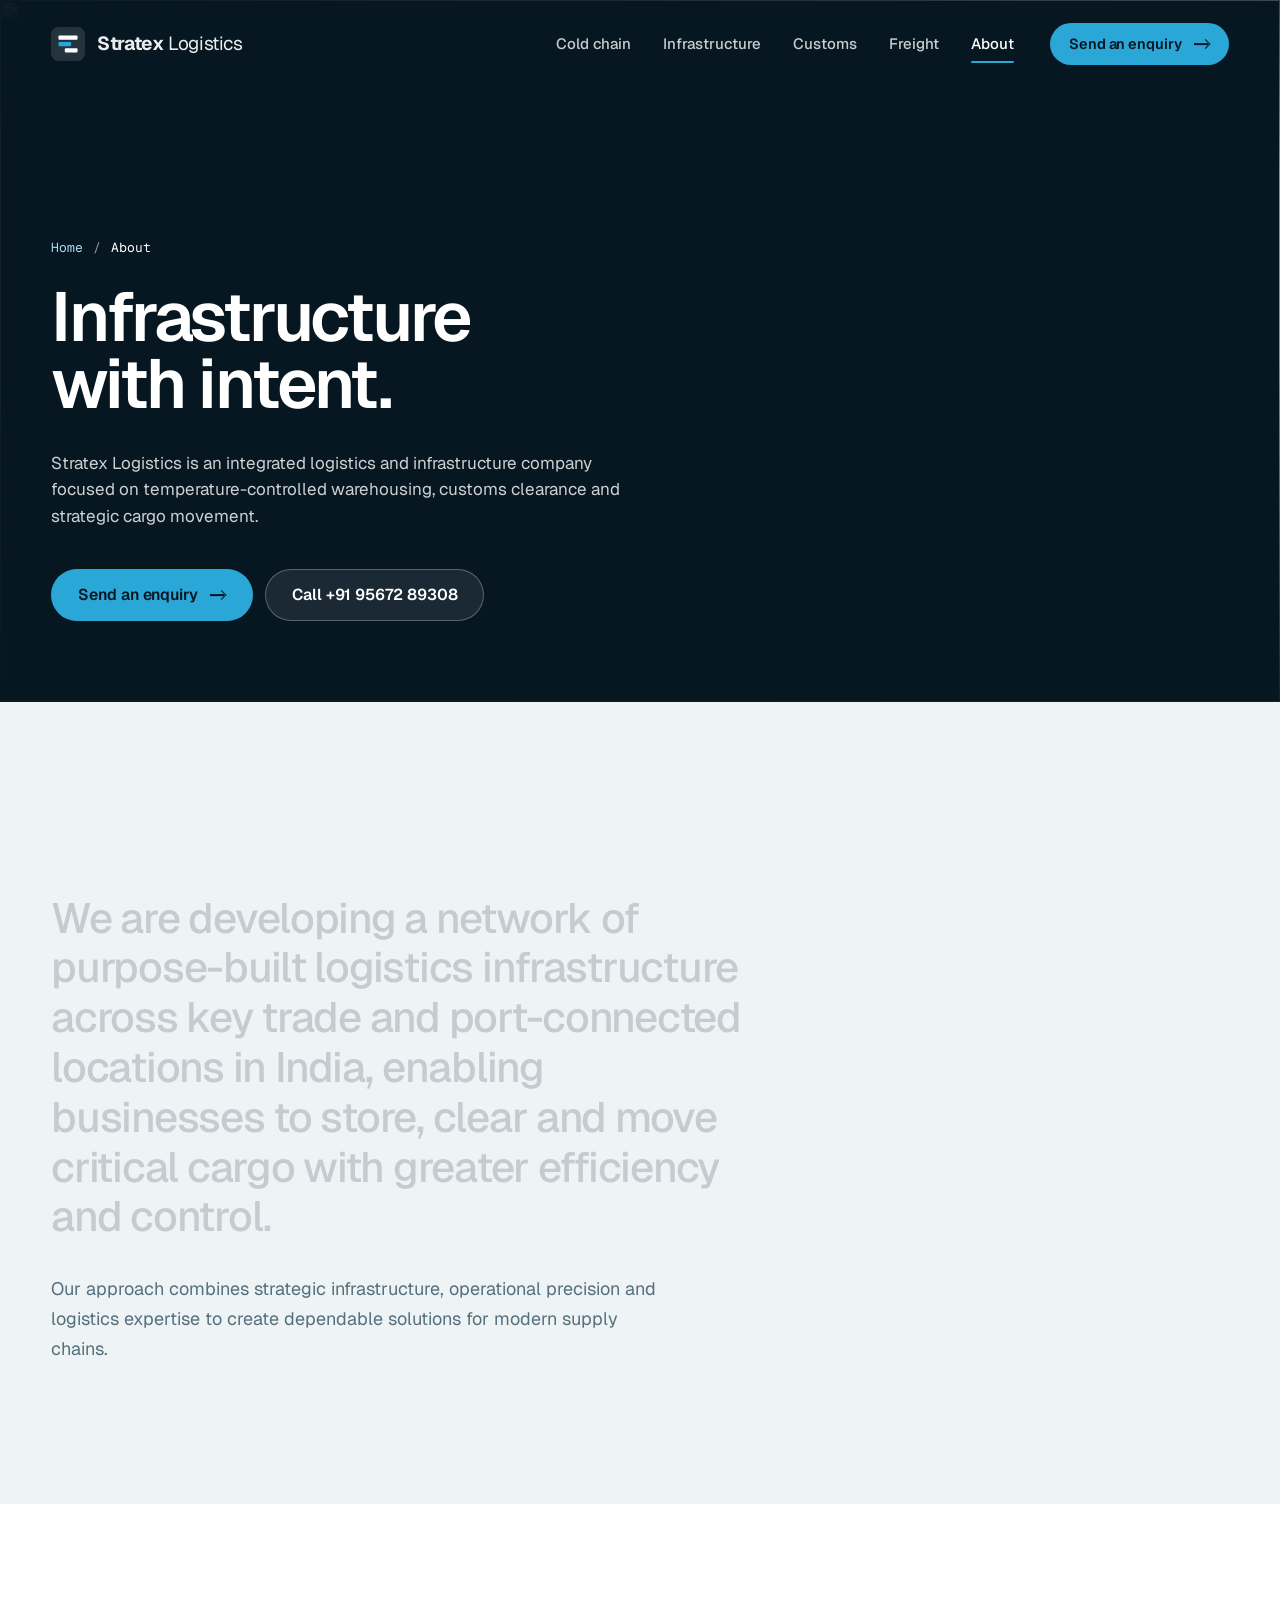
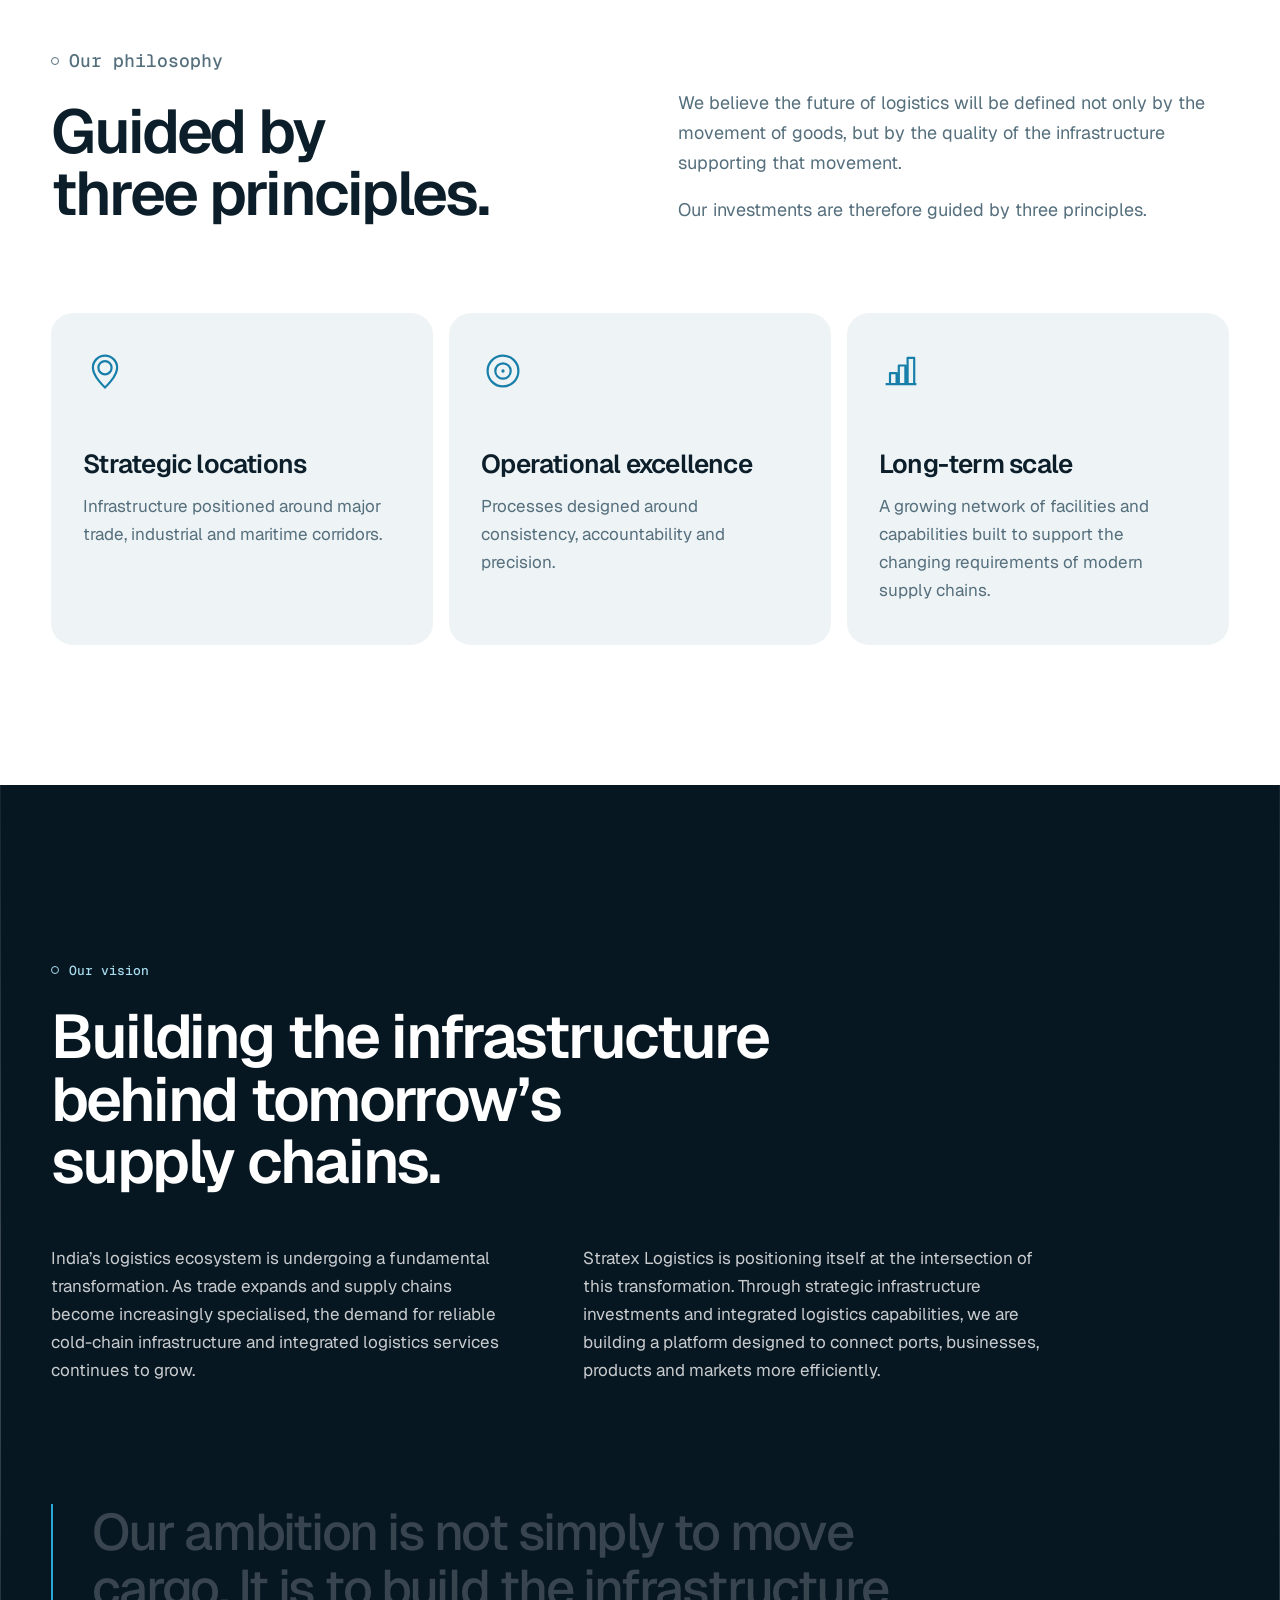
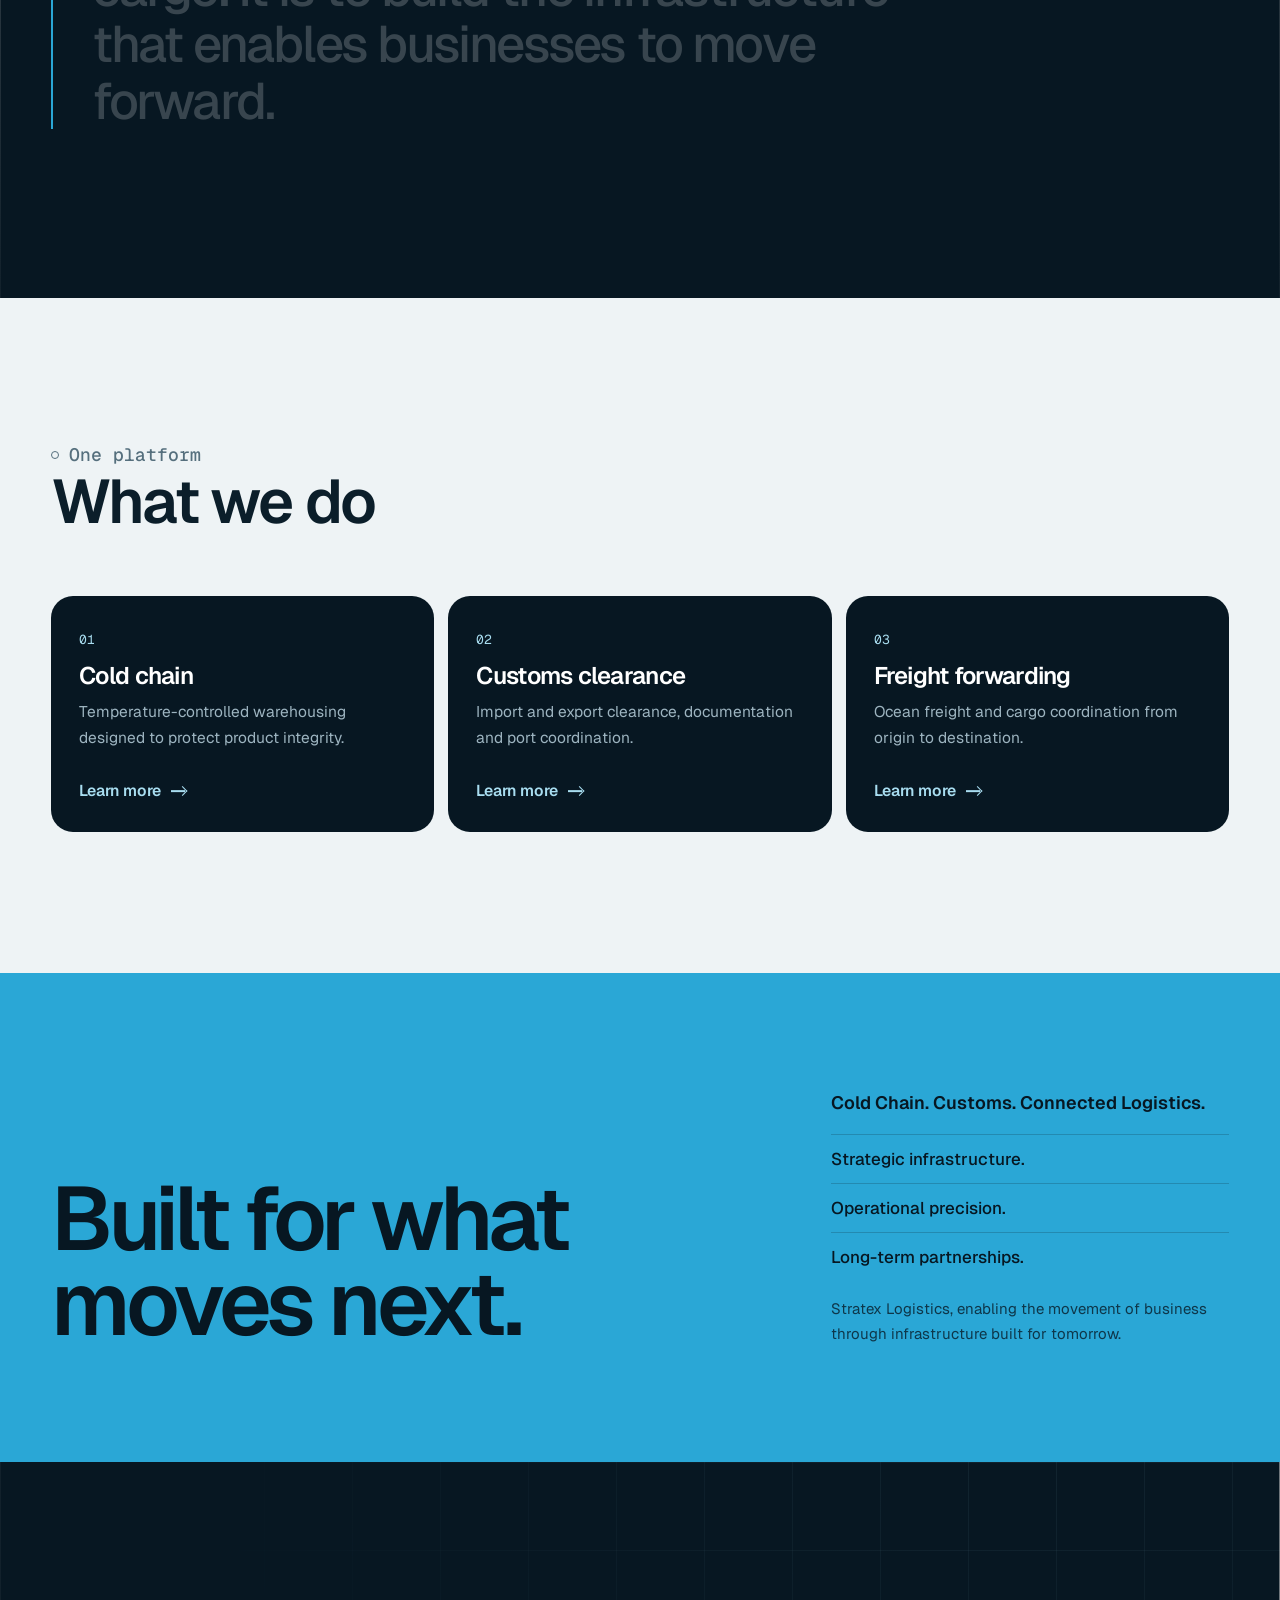
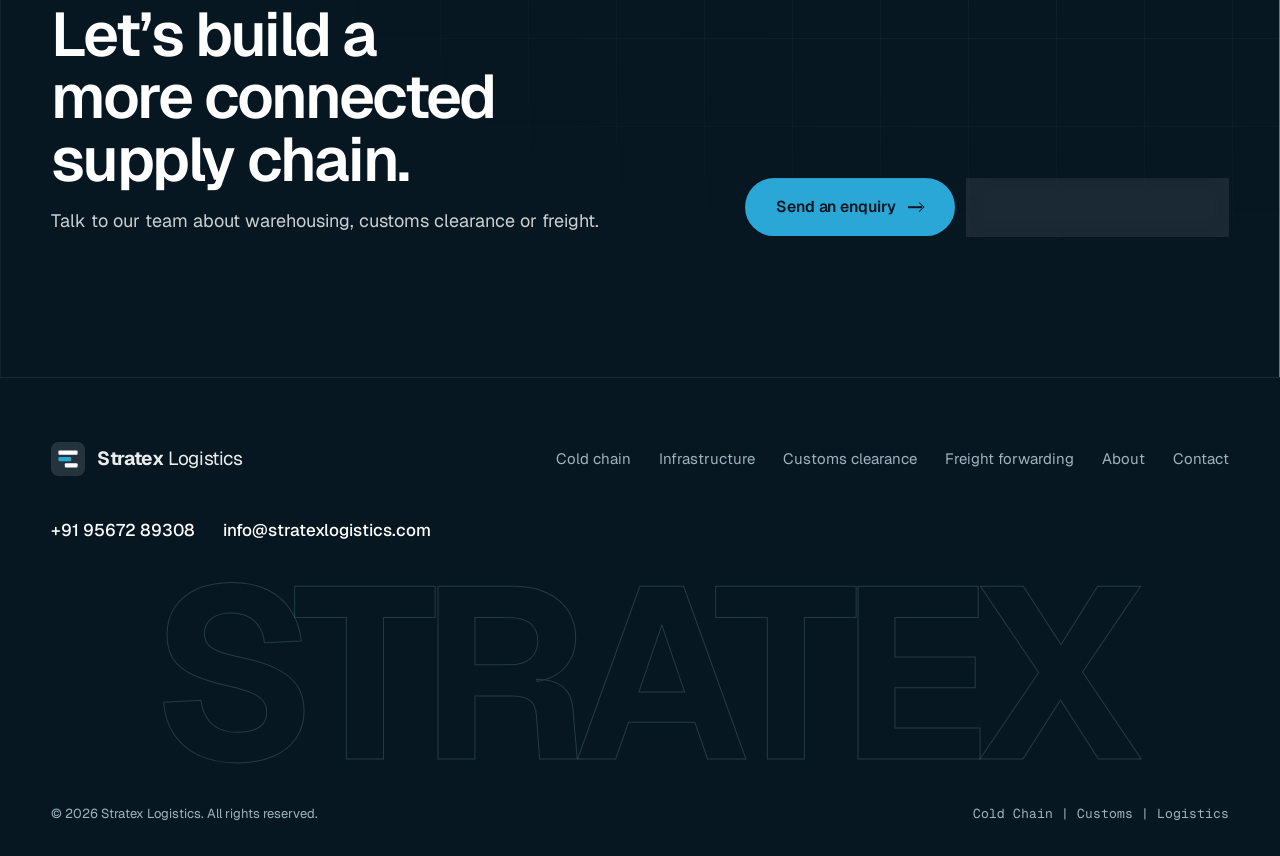
==== commit bbe16c67: "Fix customs page gap, card icon overlap; add photo to About CTA - Customs overview photo was placed " ====
--- a/about/index.html
+++ b/about/index.html
@@ -233,11 +233,15 @@
       </div>
     </section>
 
-    <section class="section section-dark home-cta" aria-labelledby="about-cta-title">
+    <section class="section section-dark home-cta cta-photo" aria-labelledby="about-cta-title">
+      <div class="cta-photo-media" data-parallax-bg aria-hidden="true">
+        <img src="https://images.unsplash.com/photo-1508404999913-79a3a2e75437?auto=format&fit=crop&q=72&w=1600" srcset="https://images.unsplash.com/photo-1508404999913-79a3a2e75437?auto=format&fit=crop&q=72&w=640 640w, https://images.unsplash.com/photo-1508404999913-79a3a2e75437?auto=format&fit=crop&q=72&w=1024 1024w, https://images.unsplash.com/photo-1508404999913-79a3a2e75437?auto=format&fit=crop&q=72&w=1600 1600w, https://images.unsplash.com/photo-1508404999913-79a3a2e75437?auto=format&fit=crop&q=72&w=2400 2400w" sizes="100vw" alt="" loading="lazy" decoding="async">
+      </div>
+      <div class="cta-photo-shade" aria-hidden="true"></div>
       <div class="wrap cta-inner">
         <div>
           <h2 id="about-cta-title" data-reveal>Let’s build a more connected supply chain.</h2>
-          <p data-reveal style="color: var(--mist)">Talk to our team about warehousing, customs clearance or freight.</p>
+          <p data-reveal>Talk to our team about warehousing, customs clearance or freight.</p>
         </div>
         <div class="cta-actions" data-reveal>
           <a class="btn btn-accent btn-lg" href="/contact/">Send an enquiry <span class="arrow" aria-hidden="true"></span></a>
--- a/styles.css
+++ b/styles.css
@@ -578,6 +578,15 @@
 
 .split { display: grid; grid-template-columns: 1.05fr .95fr; gap: clamp(40px, 7vw, 112px); align-items: center; }
 .split-figure { aspect-ratio: 4 / 5; }
+/* Customs photo reused inside a two-column split: drop its home-page grid area */
+.split .customs-figure { grid-area: auto; align-self: stretch; min-height: 520px; }
+
+/* Call-to-action with a background photo */
+.cta-photo { position: relative; isolation: isolate; overflow: hidden; }
+.cta-photo-media { position: absolute; inset: -12% 0; z-index: -2; }
+.cta-photo-media img { width: 100%; height: 100%; object-fit: cover; filter: saturate(.8) contrast(1.05); }
+.cta-photo-shade { position: absolute; inset: 0; z-index: -1; background: linear-gradient(90deg, rgba(7,23,34,.94) 0%, rgba(7,23,34,.78) 50%, rgba(7,23,34,.45) 100%); }
+.cta-photo .cta-inner p { color: rgba(255,255,255,.8); }
 .prose h2 { margin-bottom: 1.5rem; max-width: 16ch; }
 .prose > p { max-width: 60ch; color: #33505F; }
 .prose .statement { margin-bottom: 1.25rem; color: var(--ink); }
@@ -596,7 +605,7 @@
   padding: 28px 26px 30px; border-radius: var(--r-lg); background: var(--white); border: 1px solid var(--ice-2);
   transition: transform .4s var(--ease), border-color .4s var(--ease), box-shadow .4s var(--ease);
 }
-.card .check { margin-bottom: 22px; }
+.card .check { display: block; margin-bottom: 22px; }
 .card h3 { margin-bottom: 10px; font-size: 1.25rem; letter-spacing: -0.02em; }
 .card p { margin: 0; font-size: 1rem; color: var(--slate); }
 .section-white .card { background: var(--ice); border-color: transparent; }
@@ -644,6 +653,8 @@
 /* Facilities */
 .facility { display: grid; grid-template-columns: .85fr 1.15fr; gap: clamp(28px, 5vw, 80px); padding: clamp(40px, 5vw, 64px) 0; border-top: 1px solid var(--ice-2); scroll-margin-top: 90px; }
 .facility:last-child { padding-bottom: 0; }
+.facility > header { position: sticky; top: 100px; align-self: start; }
+.network-light .network-map { background: var(--deep); border-color: transparent; }
 .facility h2 { margin-bottom: 12px; font-size: clamp(2rem, 3.6vw, 3rem); }
 .facility h2 span { font-weight: 400; color: var(--slate); }
 .facility .site-coord { margin: 0 0 16px; color: var(--reefer-deep); }
@@ -782,7 +793,9 @@
   .customs-grid { grid-template-columns: 1fr; grid-template-areas: "content" "figure" "services"; }
   .customs-grid.is-short { grid-template-areas: "content" "figure"; }
   .split, .faq-wrap, .facility { grid-template-columns: 1fr; }
+  .facility > header { position: static; }
   .split-figure { aspect-ratio: 16 / 10; }
+  .split .customs-figure { min-height: 380px; }
   .split.reverse-mobile .img-frame { order: -1; }
   .related { grid-template-columns: 1fr; }
   .related-card { min-height: 0; }
